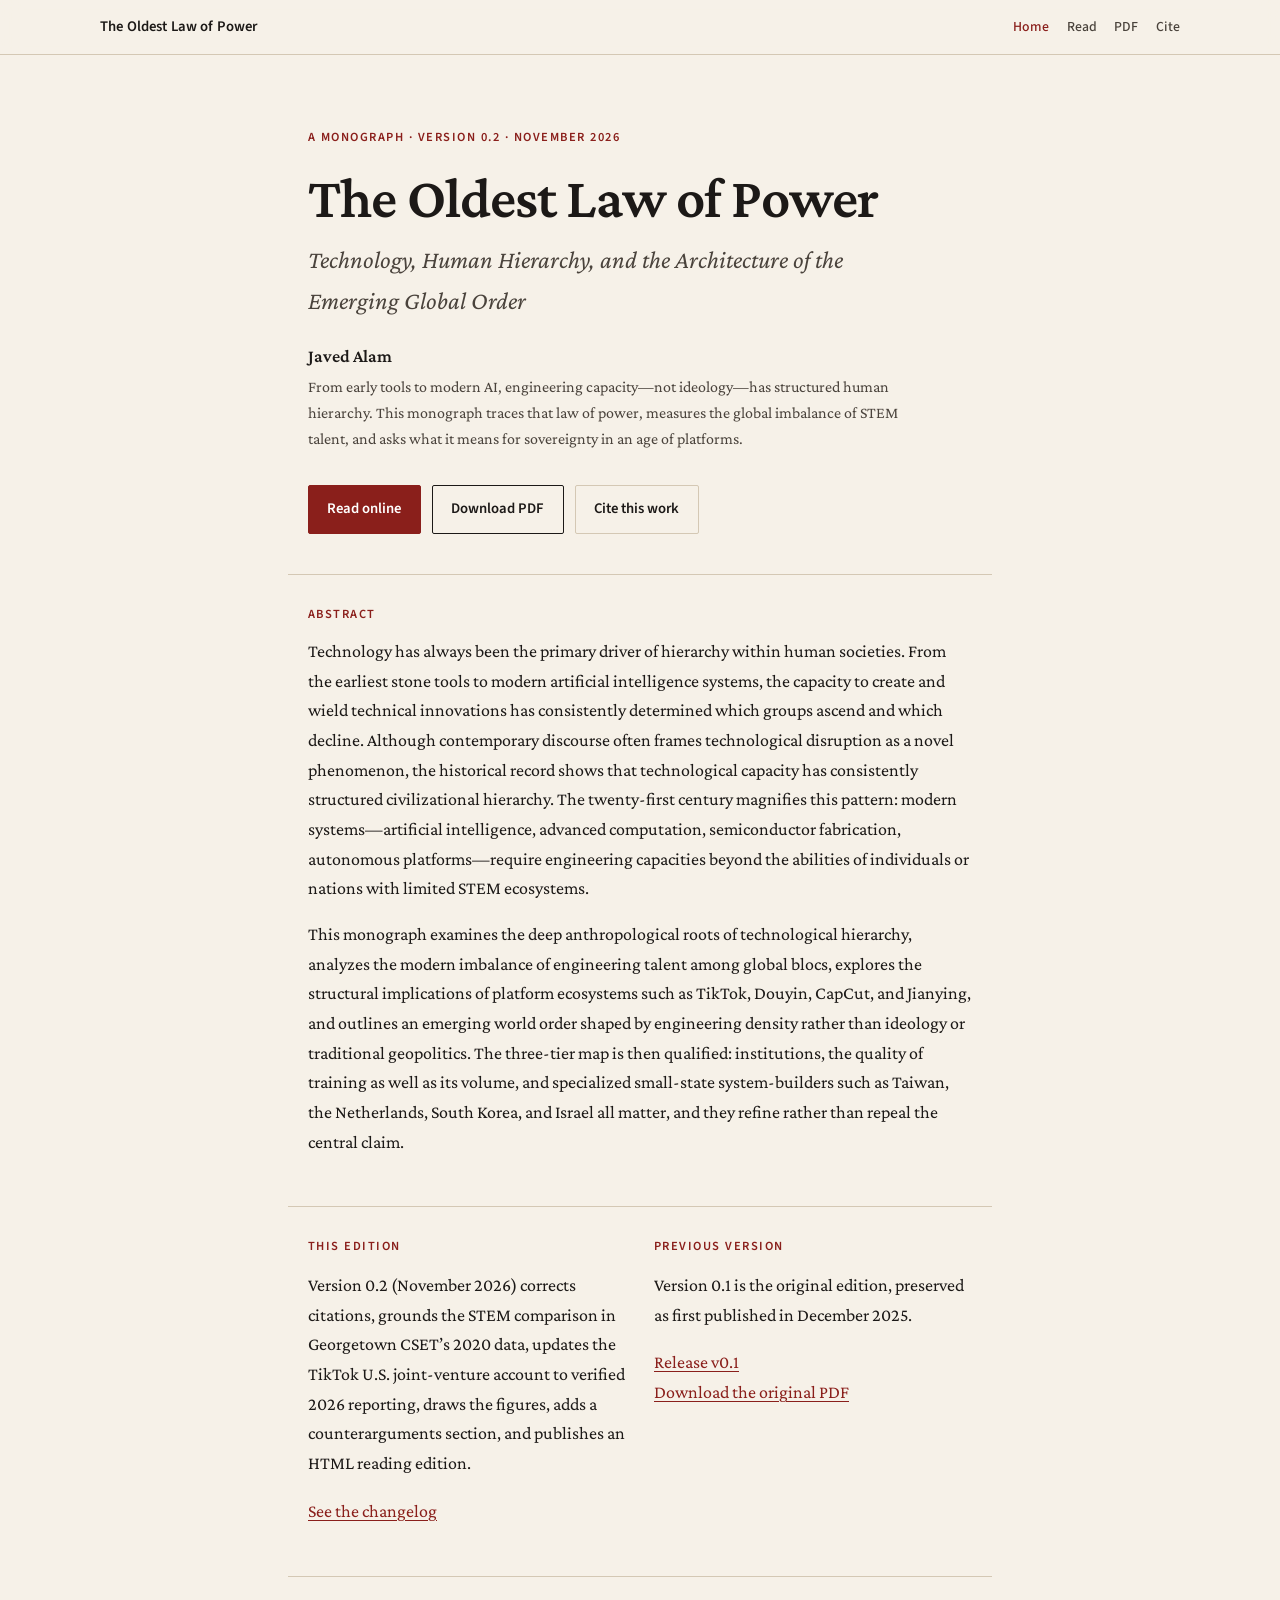
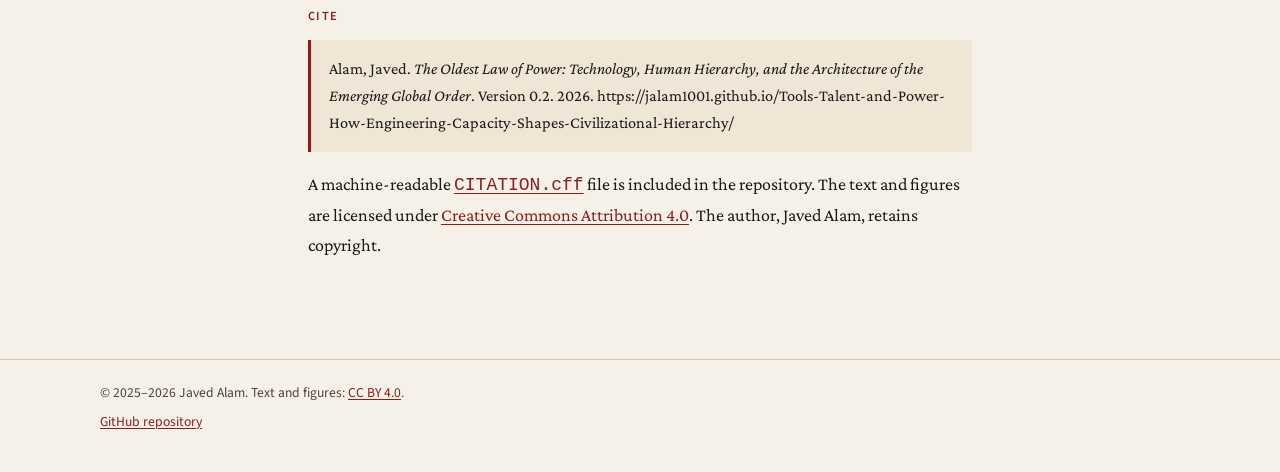
==== docs/index.html @ d5393fe8 "Publish v0.2 of the monograph with HTML edition and citation fixes Recreate the essay as LaTeX sourc" ====
<!DOCTYPE html>
<html lang="en">
<head>
  <meta charset="utf-8" />
  <meta name="viewport" content="width=device-width, initial-scale=1" />
  <title>The Oldest Law of Power — Javed Alam</title>
  <meta name="description" content="A monograph on how engineering capacity shapes human hierarchy and the emerging global order, by Javed Alam. Version 0.2." />
  <meta name="author" content="Javed Alam" />
  <meta property="og:title" content="The Oldest Law of Power: Technology, Human Hierarchy, and the Architecture of the Emerging Global Order" />
  <meta property="og:description" content="A monograph by Javed Alam on engineering capacity, technological sovereignty, and geopolitical hierarchy. Version 0.2." />
  <meta property="og:type" content="website" />
  <meta property="og:image" content="assets/social-preview.png" />
  <meta name="twitter:card" content="summary_large_image" />
  <link rel="stylesheet" href="css/style.css" />
</head>
<body class="home">
  <a class="skip" href="#main">Skip to content</a>
  <header class="site-header">
    <div class="inner">
      <a class="wordmark" href="index.html">The Oldest Law of Power</a>
      <nav>
        <a href="index.html" aria-current="page">Home</a>
        <a href="essay.html">Read</a>
        <a href="The-Oldest-Law-of-Power-v0.2.pdf">PDF</a>
        <a href="#cite">Cite</a>
      </nav>
    </div>
  </header>
  <main id="main">
    <section class="hero">
      <p class="eyebrow">A monograph · Version 0.2 · November 2026</p>
      <h1>The Oldest Law of Power</h1>
      <p class="subtitle">Technology, Human Hierarchy, and the Architecture of the Emerging Global Order</p>
      <p class="byline">Javed Alam</p>
      <p class="standfirst">From early tools to modern AI, engineering capacity—not ideology—has structured human hierarchy. This monograph traces that law of power, measures the global imbalance of STEM talent, and asks what it means for sovereignty in an age of platforms.</p>
      <div class="actions">
        <a class="btn primary" href="essay.html">Read online</a>
        <a class="btn" href="The-Oldest-Law-of-Power-v0.2.pdf">Download PDF</a>
        <a class="btn ghost" href="#cite">Cite this work</a>
      </div>
    </section>

    <section class="abstract-block" id="abstract">
      <h2>Abstract</h2>
      <p>Technology has always been the primary driver of hierarchy within human societies. From the earliest stone tools to modern artificial intelligence systems, the capacity to create and wield technical innovations has consistently determined which groups ascend and which decline. Although contemporary discourse often frames technological disruption as a novel phenomenon, the historical record shows that technological capacity has consistently structured civilizational hierarchy. The twenty-first century magnifies this pattern: modern systems—artificial intelligence, advanced computation, semiconductor fabrication, autonomous platforms—require engineering capacities beyond the abilities of individuals or nations with limited STEM ecosystems.</p>
      <p>This monograph examines the deep anthropological roots of technological hierarchy, analyzes the modern imbalance of engineering talent among global blocs, explores the structural implications of platform ecosystems such as TikTok, Douyin, CapCut, and Jianying, and outlines an emerging world order shaped by engineering density rather than ideology or traditional geopolitics. The three-tier map is then qualified: institutions, the quality of training as well as its volume, and specialized small-state system-builders such as Taiwan, the Netherlands, South Korea, and Israel all matter, and they refine rather than repeal the central claim.</p>
    </section>

    <section class="meta-grid">
      <div>
        <h2>This edition</h2>
        <p>Version 0.2 (November 2026) corrects citations, grounds the STEM comparison in Georgetown CSET’s 2020 data, updates the TikTok U.S. joint-venture account to verified 2026 reporting, draws the figures, adds a counterarguments section, and publishes an HTML reading edition.</p>
        <p><a href="https://github.com/Jalam1001/Tools-Talent-and-Power-How-Engineering-Capacity-Shapes-Civilizational-Hierarchy/blob/main/CHANGELOG.md">See the changelog</a></p>
      </div>
      <div>
        <h2>Previous version</h2>
        <p>Version 0.1 is the original edition, preserved as first published in December 2025.</p>
        <p><a href="https://github.com/Jalam1001/Tools-Talent-and-Power-How-Engineering-Capacity-Shapes-Civilizational-Hierarchy/releases/tag/v0.1">Release v0.1</a><br />
        <a href="https://github.com/Jalam1001/Tools-Talent-and-Power-How-Engineering-Capacity-Shapes-Civilizational-Hierarchy/releases/download/v0.1/The-Oldest-Law-of-Power-v0.1-original.pdf">Download the original PDF</a></p>
      </div>
    </section>

    <section class="cite-block" id="cite">
      <h2>Cite</h2>
      <blockquote>
        <p>Alam, Javed. <em>The Oldest Law of Power: Technology, Human Hierarchy, and the Architecture of the Emerging Global Order</em>. Version 0.2. 2026. https://jalam1001.github.io/Tools-Talent-and-Power-How-Engineering-Capacity-Shapes-Civilizational-Hierarchy/</p>
      </blockquote>
      <p>A machine-readable <a href="https://github.com/Jalam1001/Tools-Talent-and-Power-How-Engineering-Capacity-Shapes-Civilizational-Hierarchy/blob/main/CITATION.cff"><code>CITATION.cff</code></a> file is included in the repository. The text and figures are licensed under <a href="https://creativecommons.org/licenses/by/4.0/">Creative Commons Attribution 4.0</a>. The author, Javed Alam, retains copyright.</p>
    </section>
  </main>
  <footer class="site-footer">
    <div class="inner">
      <p>© 2025–2026 Javed Alam. Text and figures: <a href="https://creativecommons.org/licenses/by/4.0/">CC BY 4.0</a>.</p>
      <p><a href="https://github.com/Jalam1001/Tools-Talent-and-Power-How-Engineering-Capacity-Shapes-Civilizational-Hierarchy">GitHub repository</a></p>
    </div>
  </footer>
</body>
</html>
---- docs/css/style.css ----
@import url("https://fonts.googleapis.com/css2?family=Crimson+Pro:ital,wght@0,400;0,500;0,600;0,700;1,400;1,500&family=Source+Sans+3:ital,wght@0,400;0,500;0,600;0,700;1,400&display=swap");

:root {
  --paper: #f6f1e8;
  --paper-deep: #efe6d6;
  --ink: #1c1917;
  --ink-soft: #4a433c;
  --crimson: #8a1f1b;
  --crimson-dark: #641612;
  --rule: #d4c8b4;
  --nav-h: 3.4rem;
  --measure: 42rem;
  --sans: "Source Sans 3", "Segoe UI", sans-serif;
  --serif: "Crimson Pro", "Palatino Linotype", Palatino, serif;
}

* { box-sizing: border-box; }
html { scroll-behavior: smooth; }
body {
  margin: 0;
  background: var(--paper);
  color: var(--ink);
  font-family: var(--serif);
  font-size: 1.125rem;
  line-height: 1.65;
  text-rendering: optimizeLegibility;
  -webkit-font-smoothing: antialiased;
}
a { color: var(--crimson); text-decoration-thickness: 1px; text-underline-offset: 0.15em; }
a:hover { color: var(--crimson-dark); }
.skip {
  position: absolute;
  left: -999px;
  top: 0;
  background: var(--ink);
  color: var(--paper);
  padding: 0.5rem 1rem;
  z-index: 20;
}
.skip:focus { left: 0.5rem; top: 0.5rem; }

.site-header {
  position: sticky;
  top: 0;
  z-index: 10;
  background: rgba(246, 241, 232, 0.92);
  backdrop-filter: blur(10px);
  border-bottom: 1px solid var(--rule);
}
.site-header .inner, .site-footer .inner {
  max-width: 70rem;
  margin: 0 auto;
  padding: 0 1.25rem;
  height: var(--nav-h);
  display: flex;
  align-items: center;
  justify-content: space-between;
  gap: 1rem;
}
.wordmark {
  font-family: var(--sans);
  font-weight: 600;
  font-size: 0.92rem;
  letter-spacing: 0.01em;
  color: var(--ink);
  text-decoration: none;
}
.site-header nav { display: flex; gap: 1.1rem; flex-wrap: wrap; }
.site-header nav a {
  font-family: var(--sans);
  font-size: 0.86rem;
  font-weight: 500;
  color: var(--ink-soft);
  text-decoration: none;
}
.site-header nav a[aria-current],
.site-header nav a:hover { color: var(--crimson); }

/* Landing */
.hero, .abstract-block, .meta-grid, .cite-block {
  max-width: 44rem;
  margin: 0 auto;
  padding: 0 1.25rem;
}
.hero { padding-top: 4.5rem; padding-bottom: 2.5rem; }
.eyebrow {
  font-family: var(--sans);
  font-size: 0.78rem;
  letter-spacing: 0.12em;
  text-transform: uppercase;
  color: var(--crimson);
  font-weight: 600;
  margin: 0 0 1rem;
}
h1, h2, h3 {
  font-family: var(--serif);
  font-weight: 600;
  line-height: 1.15;
  letter-spacing: -0.015em;
}
.hero h1, .essay-hero h1 {
  font-size: clamp(2.4rem, 6vw, 3.6rem);
  margin: 0 0 0.6rem;
}
.subtitle {
  font-size: clamp(1.25rem, 3vw, 1.55rem);
  font-style: italic;
  font-weight: 400;
  color: var(--ink-soft);
  margin: 0 0 1.25rem;
  max-width: 36rem;
}
.byline { margin: 0; font-weight: 600; }
.dateline, .hero .byline + p { margin: 0.15rem 0 0; color: var(--ink-soft); font-size: 1rem; }
.standfirst {
  margin: 1.6rem 0 0;
  font-size: 1.2rem;
  color: var(--ink);
  max-width: 38rem;
}
.actions { display: flex; flex-wrap: wrap; gap: 0.7rem; margin-top: 2rem; }
.btn {
  font-family: var(--sans);
  font-weight: 600;
  font-size: 0.92rem;
  padding: 0.7rem 1.15rem;
  border: 1.5px solid var(--ink);
  color: var(--ink);
  text-decoration: none;
  border-radius: 2px;
  background: transparent;
}
.btn.primary { background: var(--crimson); border-color: var(--crimson); color: #fff; }
.btn.primary:hover { background: var(--crimson-dark); border-color: var(--crimson-dark); color: #fff; }
.btn:hover { background: var(--ink); color: var(--paper); }
.btn.ghost { border-color: var(--rule); }
.btn.ghost:hover { border-color: var(--ink); }

.abstract-block, .cite-block, .meta-grid { padding-top: 2rem; padding-bottom: 2rem; }
.abstract-block { border-top: 1px solid var(--rule); }
.abstract-block h2, .cite-block h2, .meta-grid h2, .toc h2 {
  font-family: var(--sans);
  font-size: 0.78rem;
  letter-spacing: 0.12em;
  text-transform: uppercase;
  color: var(--crimson);
  margin: 0 0 1rem;
}
.abstract-block p { margin: 0 0 1rem; }
.meta-grid {
  display: grid;
  grid-template-columns: 1fr;
  gap: 1.75rem;
  border-top: 1px solid var(--rule);
  max-width: 44rem;
}
@media (min-width: 720px) {
  .meta-grid { grid-template-columns: 1fr 1fr; max-width: 44rem; }
}
.cite-block { border-top: 1px solid var(--rule); margin-bottom: 3rem; }
blockquote {
  margin: 0 0 1rem;
  padding: 1rem 1.1rem;
  background: var(--paper-deep);
  border-left: 3px solid var(--crimson);
  font-size: 1.02rem;
}
blockquote p { margin: 0; }

.site-footer {
  border-top: 1px solid var(--rule);
  font-family: var(--sans);
  font-size: 0.85rem;
  color: var(--ink-soft);
}
.site-footer .inner {
  height: auto;
  padding: 1.4rem 1.25rem 2rem;
  display: block;
}
.site-footer p { margin: 0 0 0.4rem; }

/* Essay */
.essay {
  max-width: var(--measure);
  margin: 0 auto;
  padding: 2.5rem 1.25rem 4rem;
}
.essay-hero { margin-bottom: 2.25rem; }
.essay p { margin: 0 0 1rem; }
.essay h1 {
  font-size: 1.85rem;
  margin: 2.4rem 0 0.85rem;
  scroll-margin-top: calc(var(--nav-h) + 0.6rem);
}
.essay h2 {
  font-size: 1.35rem;
  margin: 1.8rem 0 0.7rem;
  scroll-margin-top: calc(var(--nav-h) + 0.6rem);
}
.essay ul, .essay ol { padding-left: 1.25rem; }
.essay li { margin: 0 0 0.35rem; }
.toc {
  background: var(--paper-deep);
  padding: 1.2rem 1.3rem 1.3rem;
  margin: 0 0 2.4rem;
  border-radius: 2px;
}
.toc-list { list-style: none; padding: 0; margin: 0; }
.toc-list a { color: var(--ink); text-decoration: none; }
.toc-list a:hover { color: var(--crimson); }
.toc-h1 { margin: 0.35rem 0 0; font-weight: 600; }
.toc-h2 { margin: 0.15rem 0 0 1rem; font-weight: 400; font-size: 0.98em; color: var(--ink-soft); }
.toc-h2 a { color: var(--ink-soft); }

figure.diagram, figure.table-wrap {
  margin: 1.8rem -0.25rem 2rem;
  padding: 0;
}
figure.diagram.wide, figure.table-wrap { margin-left: 0; margin-right: 0; }
figure.diagram img {
  display: block;
  width: 100%;
  height: auto;
  background: #fff;
  border: 1px solid var(--rule);
  border-radius: 2px;
}
figcaption, .essay figcaption {
  font-family: var(--sans);
  font-size: 0.88rem;
  line-height: 1.45;
  color: var(--ink-soft);
  margin-top: 0.55rem;
}
.fig-label { font-weight: 600; color: var(--ink); }

.table-wrap { overflow-x: auto; }
table {
  width: 100%;
  border-collapse: collapse;
  font-family: var(--sans);
  font-size: 0.88rem;
  line-height: 1.4;
  background: #fff;
  border: 1px solid var(--rule);
}
th, td {
  text-align: left;
  vertical-align: top;
  padding: 0.55rem 0.65rem;
  border-bottom: 1px solid var(--rule);
  hyphens: none;
  overflow-wrap: break-word;
}
th { font-weight: 600; background: var(--paper-deep); }
.cites, .cite { white-space: nowrap; }
.cites .cite + .cite::before { content: ""; }
/* join numeric citations visually as [1][2] is ok; tighten */
a.cite { text-decoration: none; font-size: 0.9em; }

#refs, .references { font-size: 0.98rem; }
.csl-entry { margin: 0 0 0.75rem; padding-left: 1.6rem; text-indent: -1.6rem; }
.csl-entry a { overflow-wrap: anywhere; }

@media (max-width: 640px) {
  body { font-size: 1.05rem; }
  .site-header .inner { flex-direction: column; height: auto; padding: 0.65rem 1rem; align-items: flex-start; }
  .hero { padding-top: 2.2rem; }
  .essay h1 { font-size: 1.55rem; }
  figure.diagram, figure.table-wrap { margin-left: -0.25rem; margin-right: -0.25rem; }
}
@media print {
  .site-header, .skip, .site-footer nav { display: none; }
  body { background: #fff; }
  .essay { max-width: none; }
  a { color: inherit; }
}
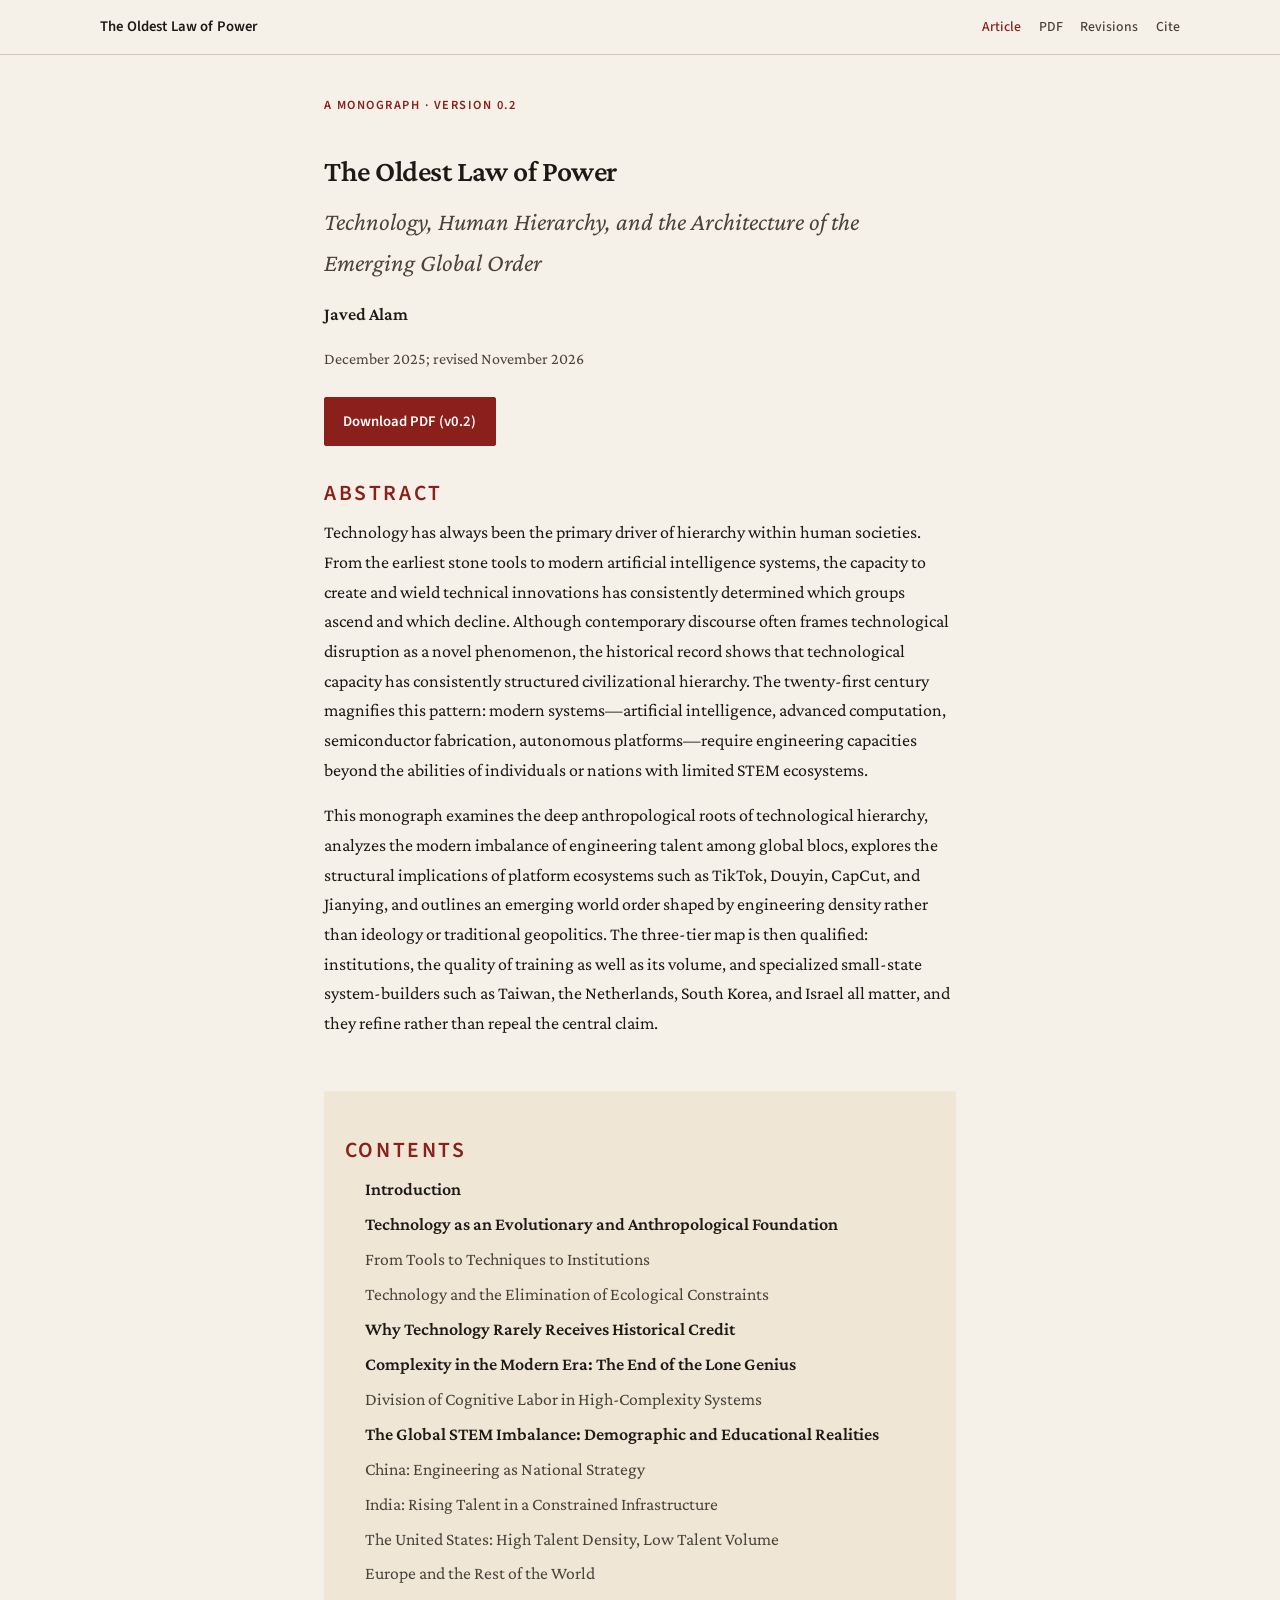
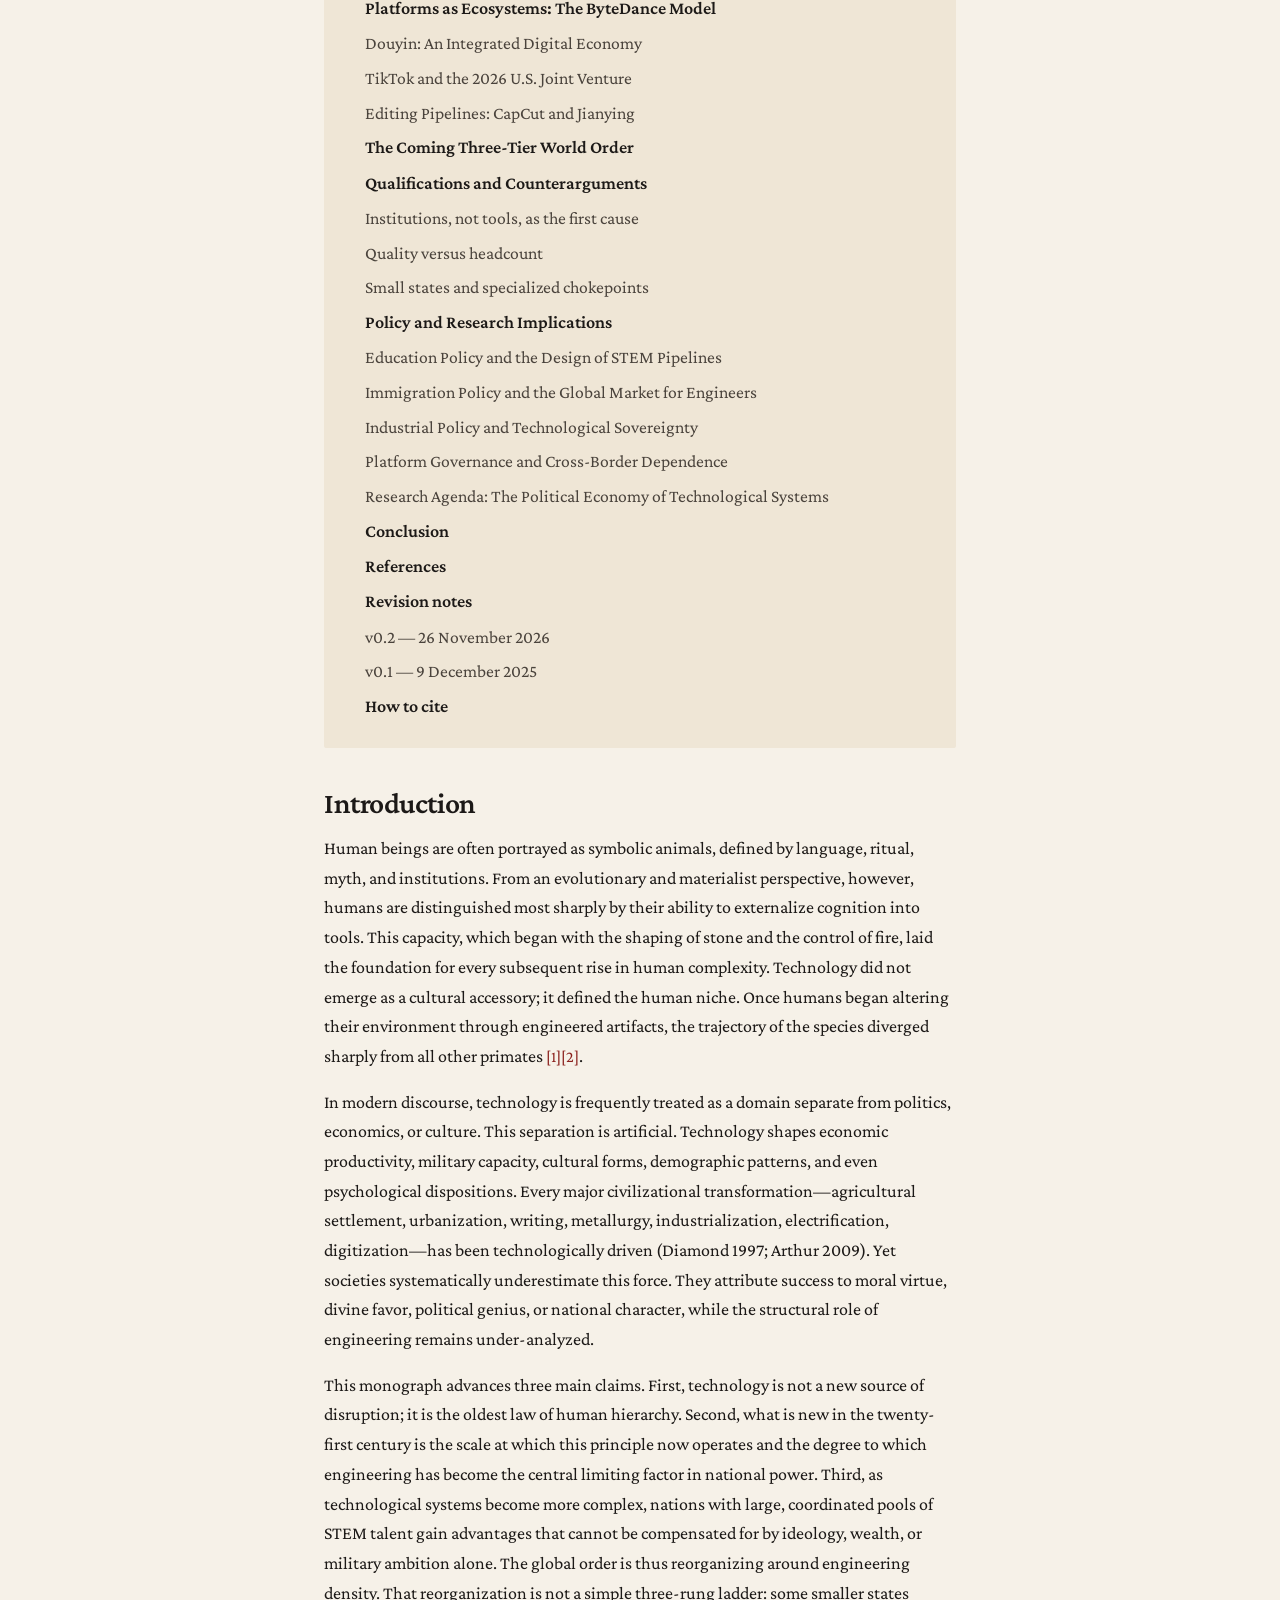
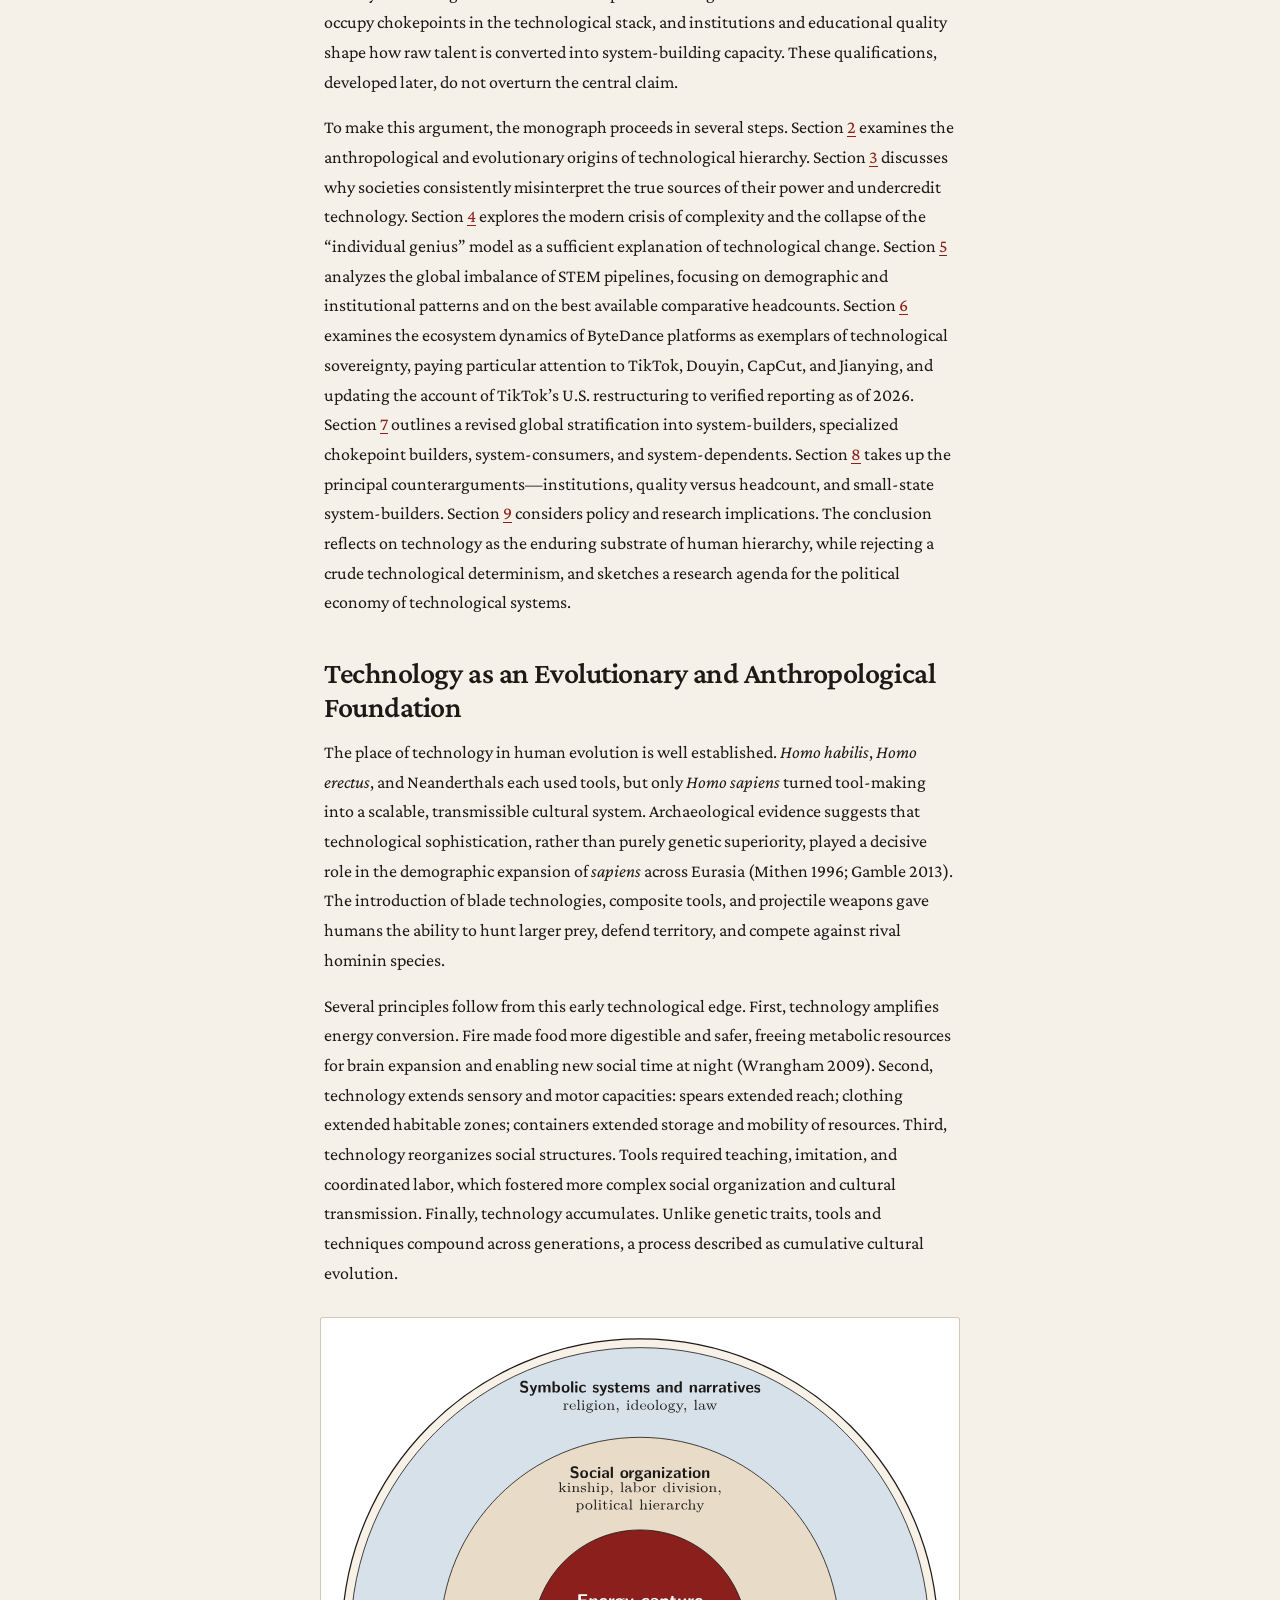
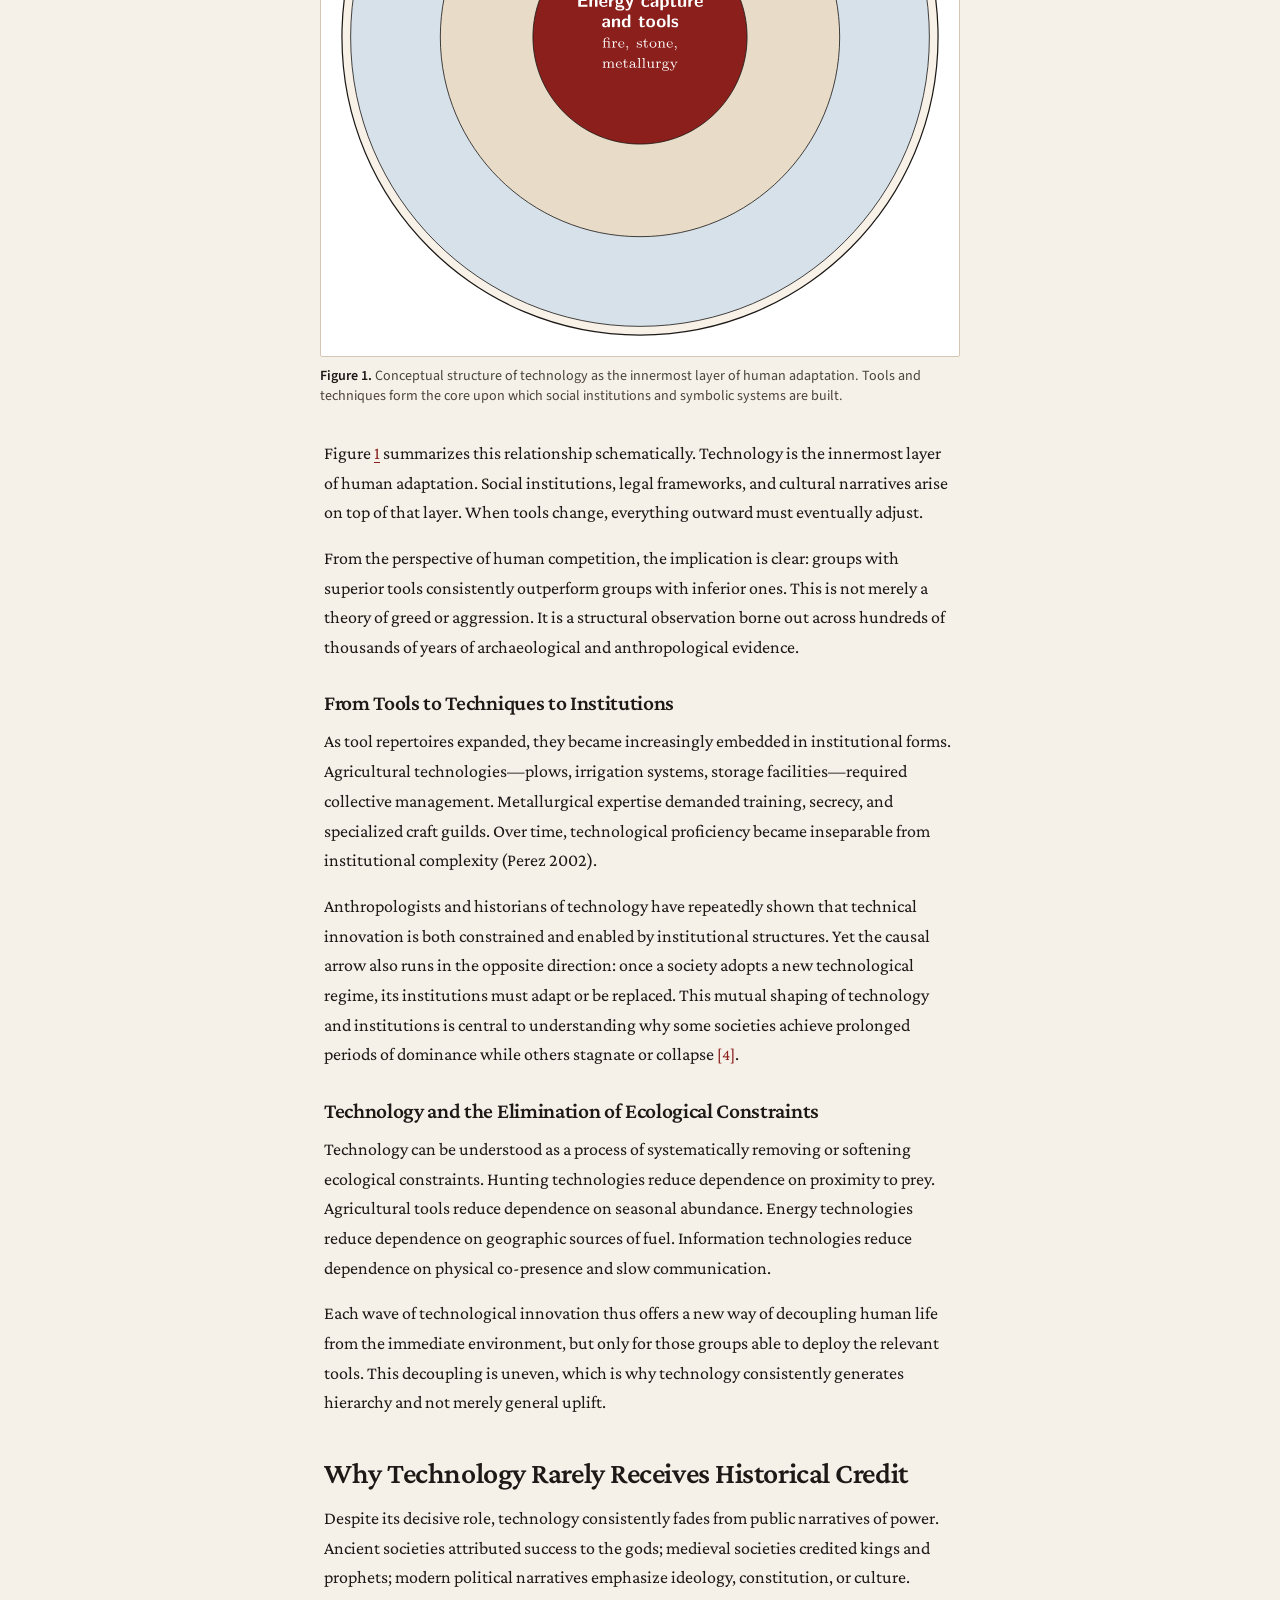
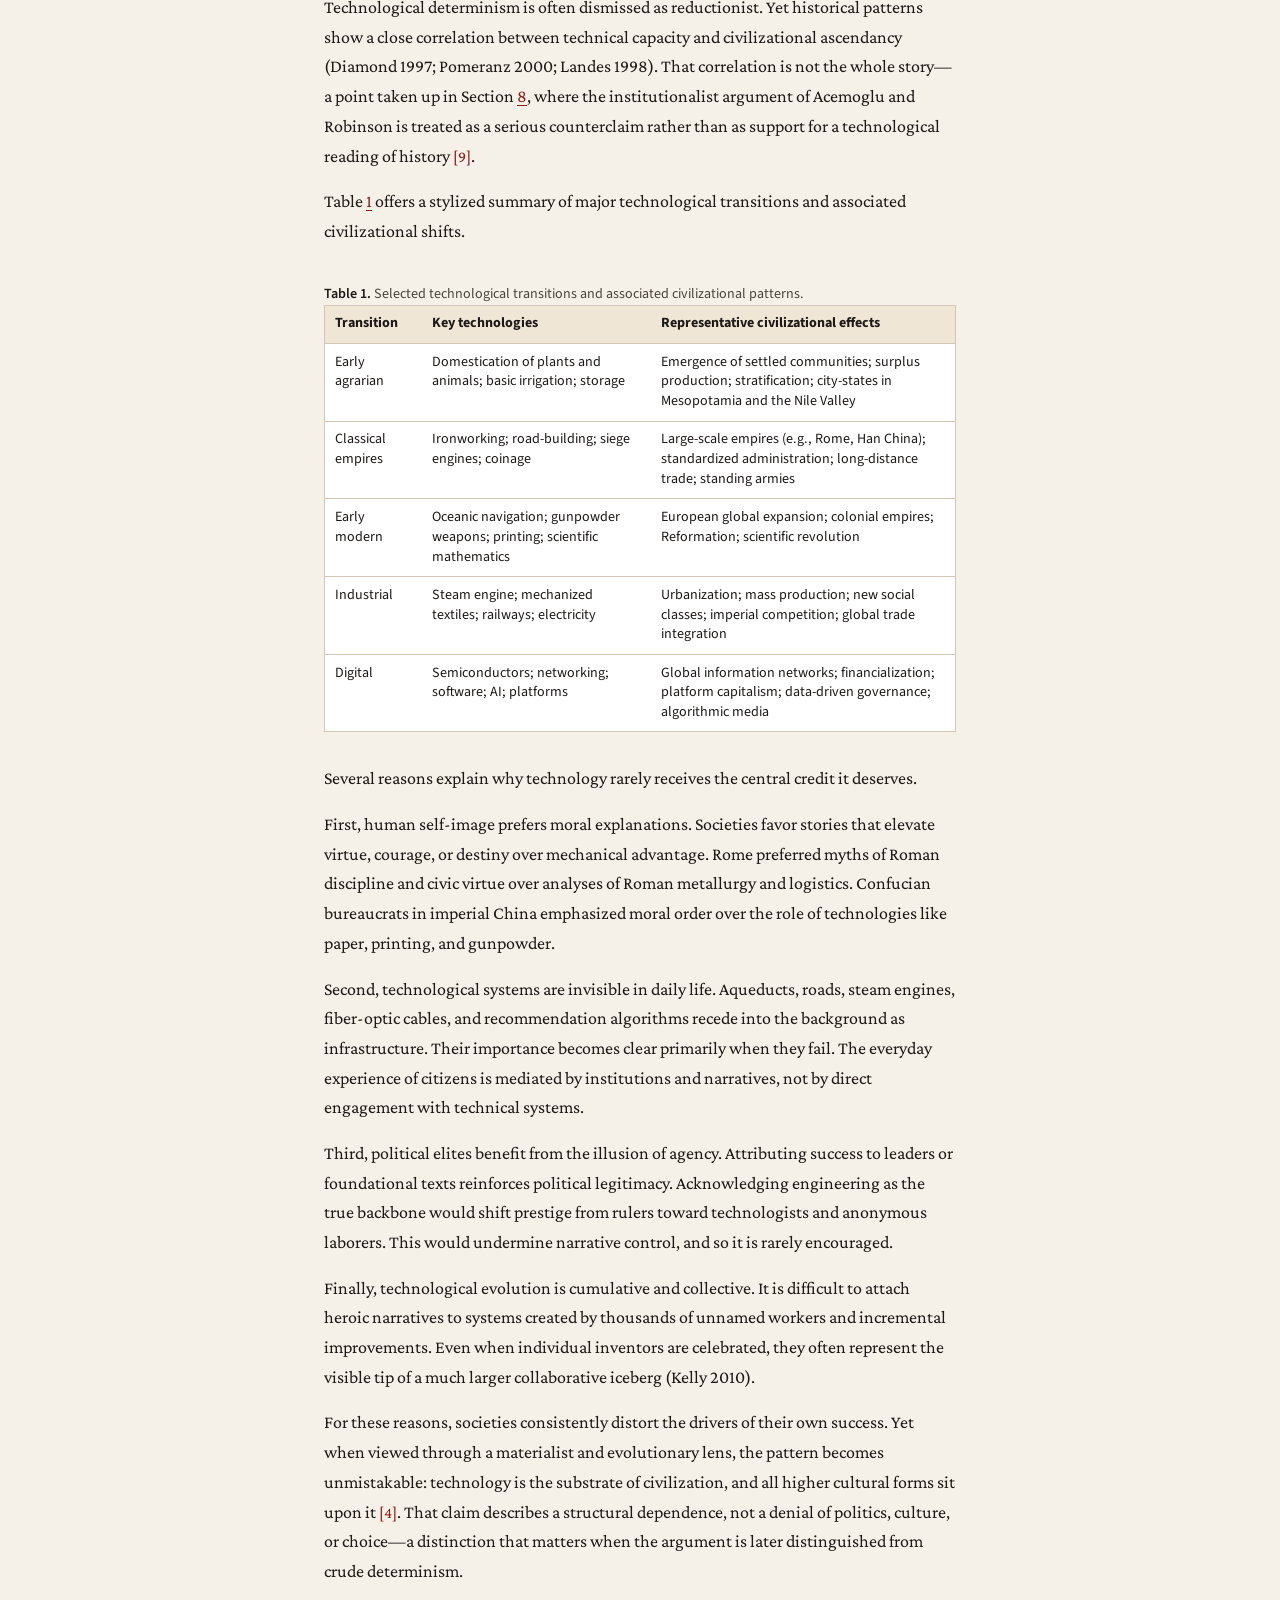
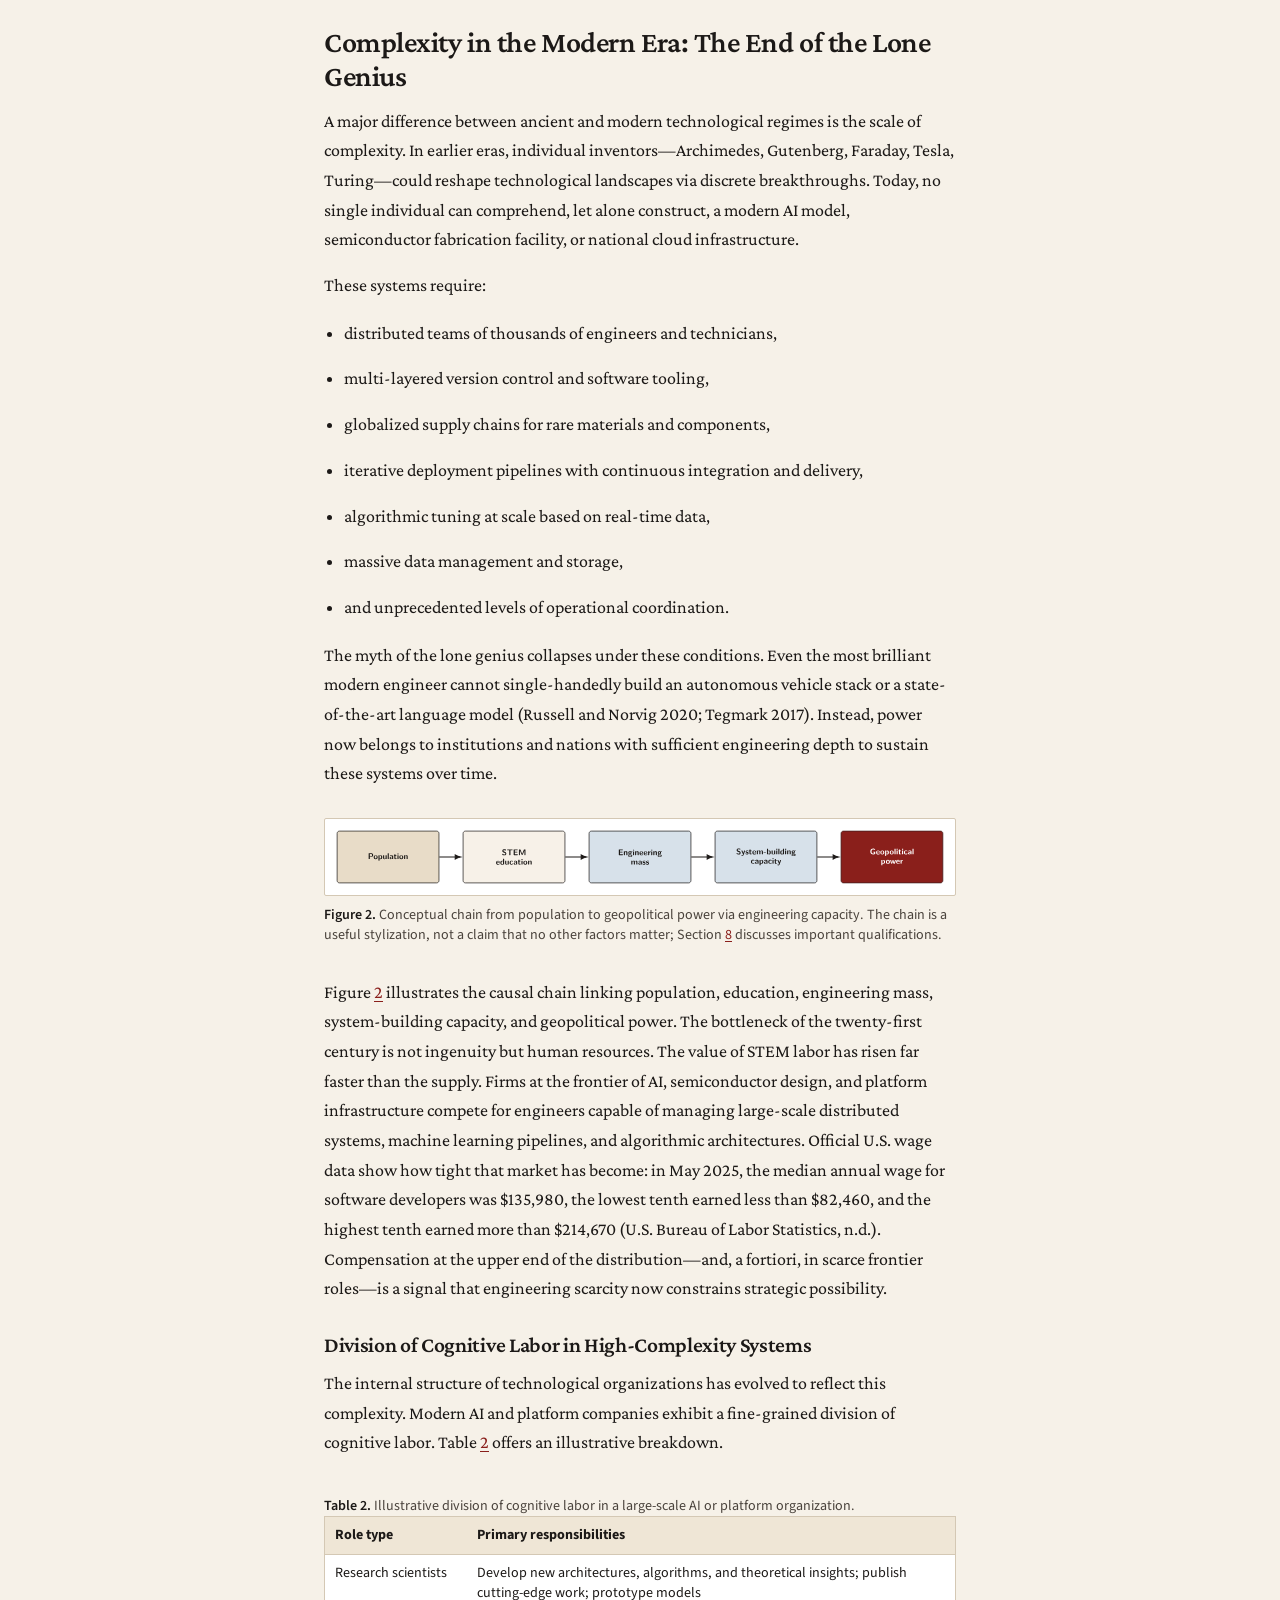
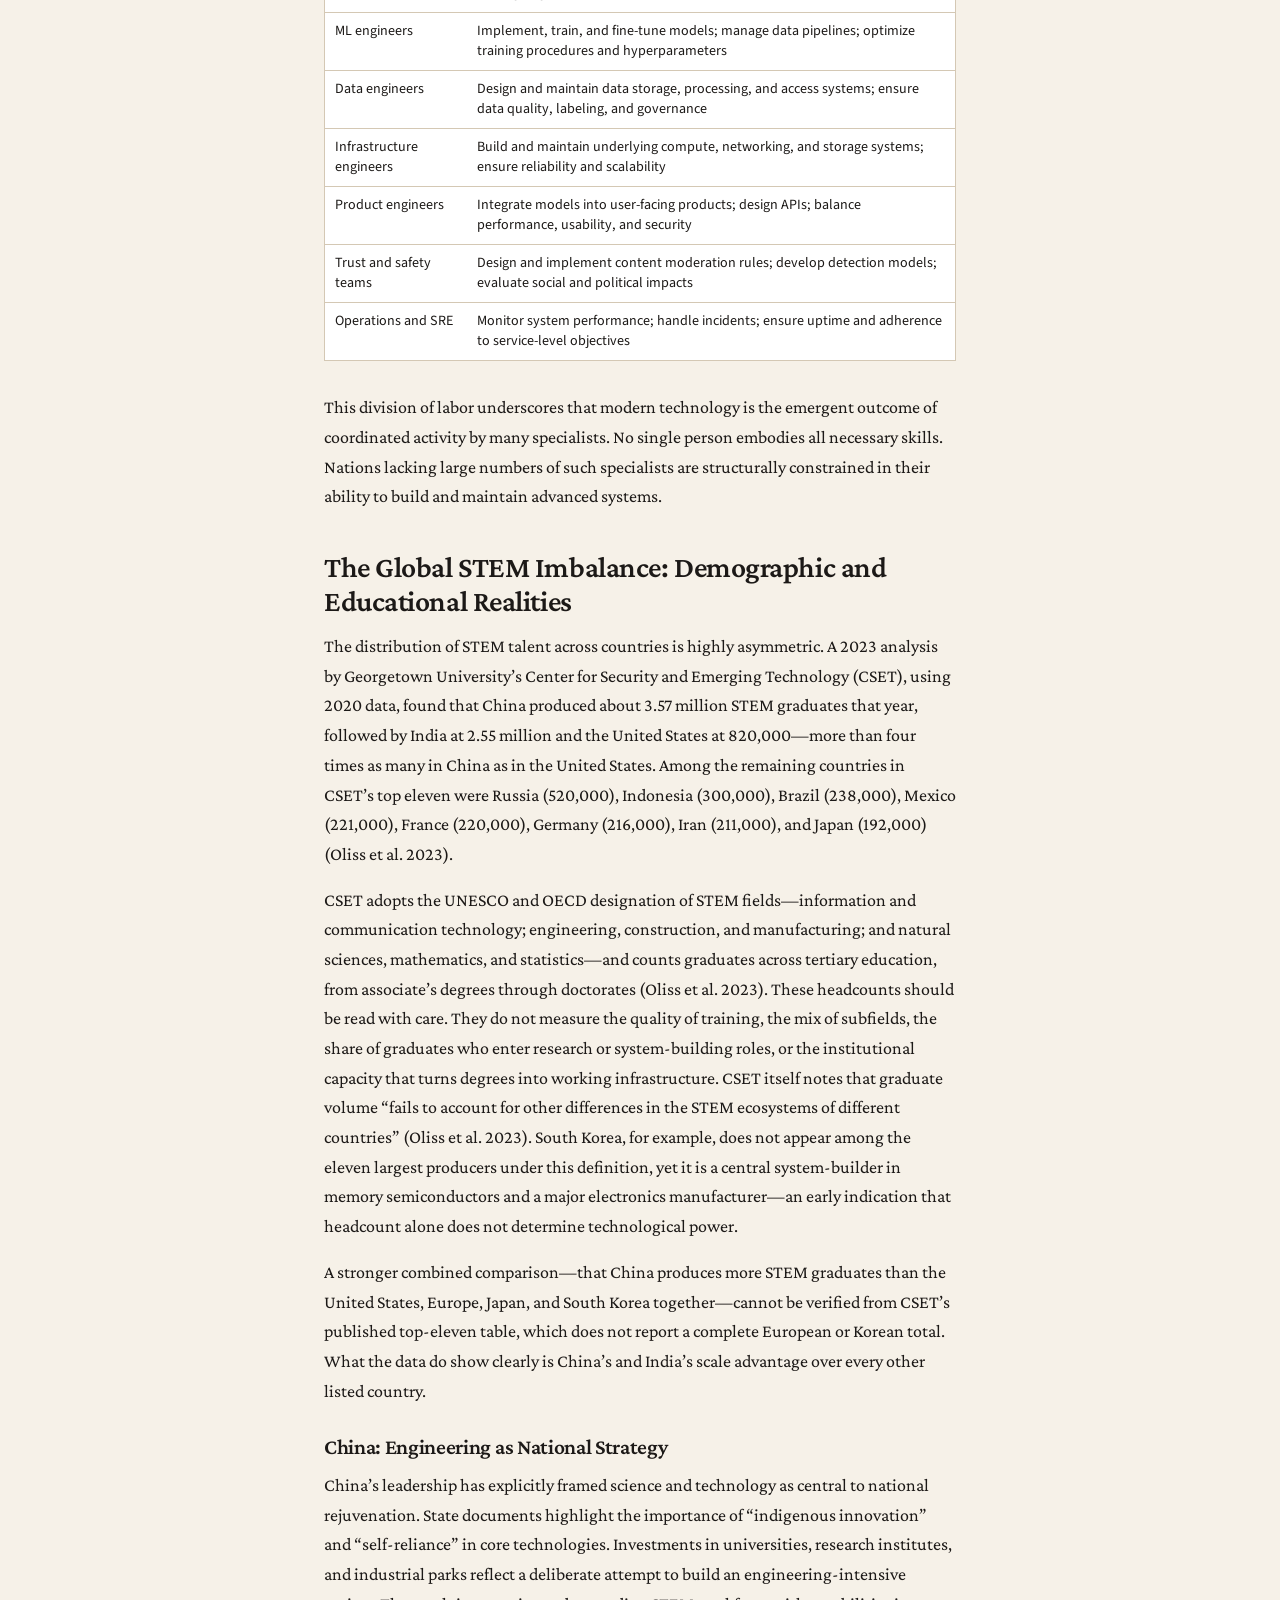
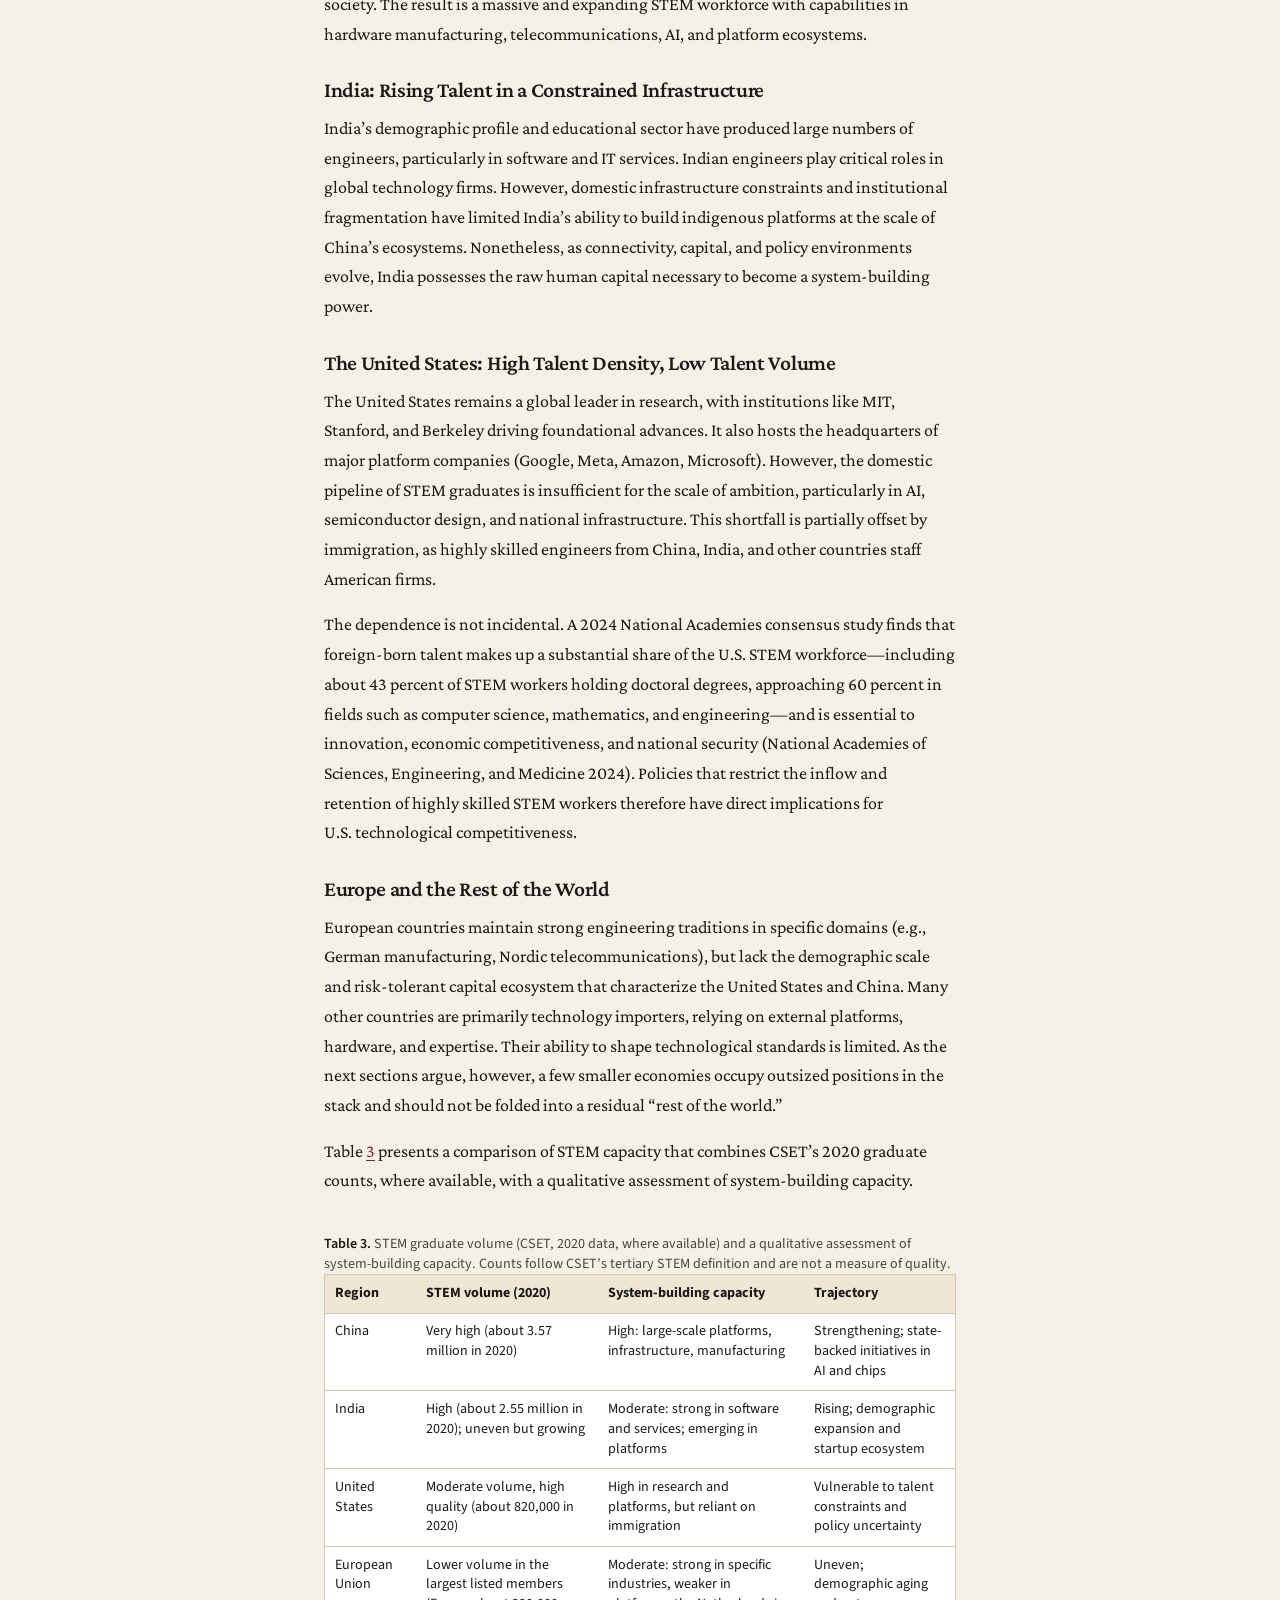
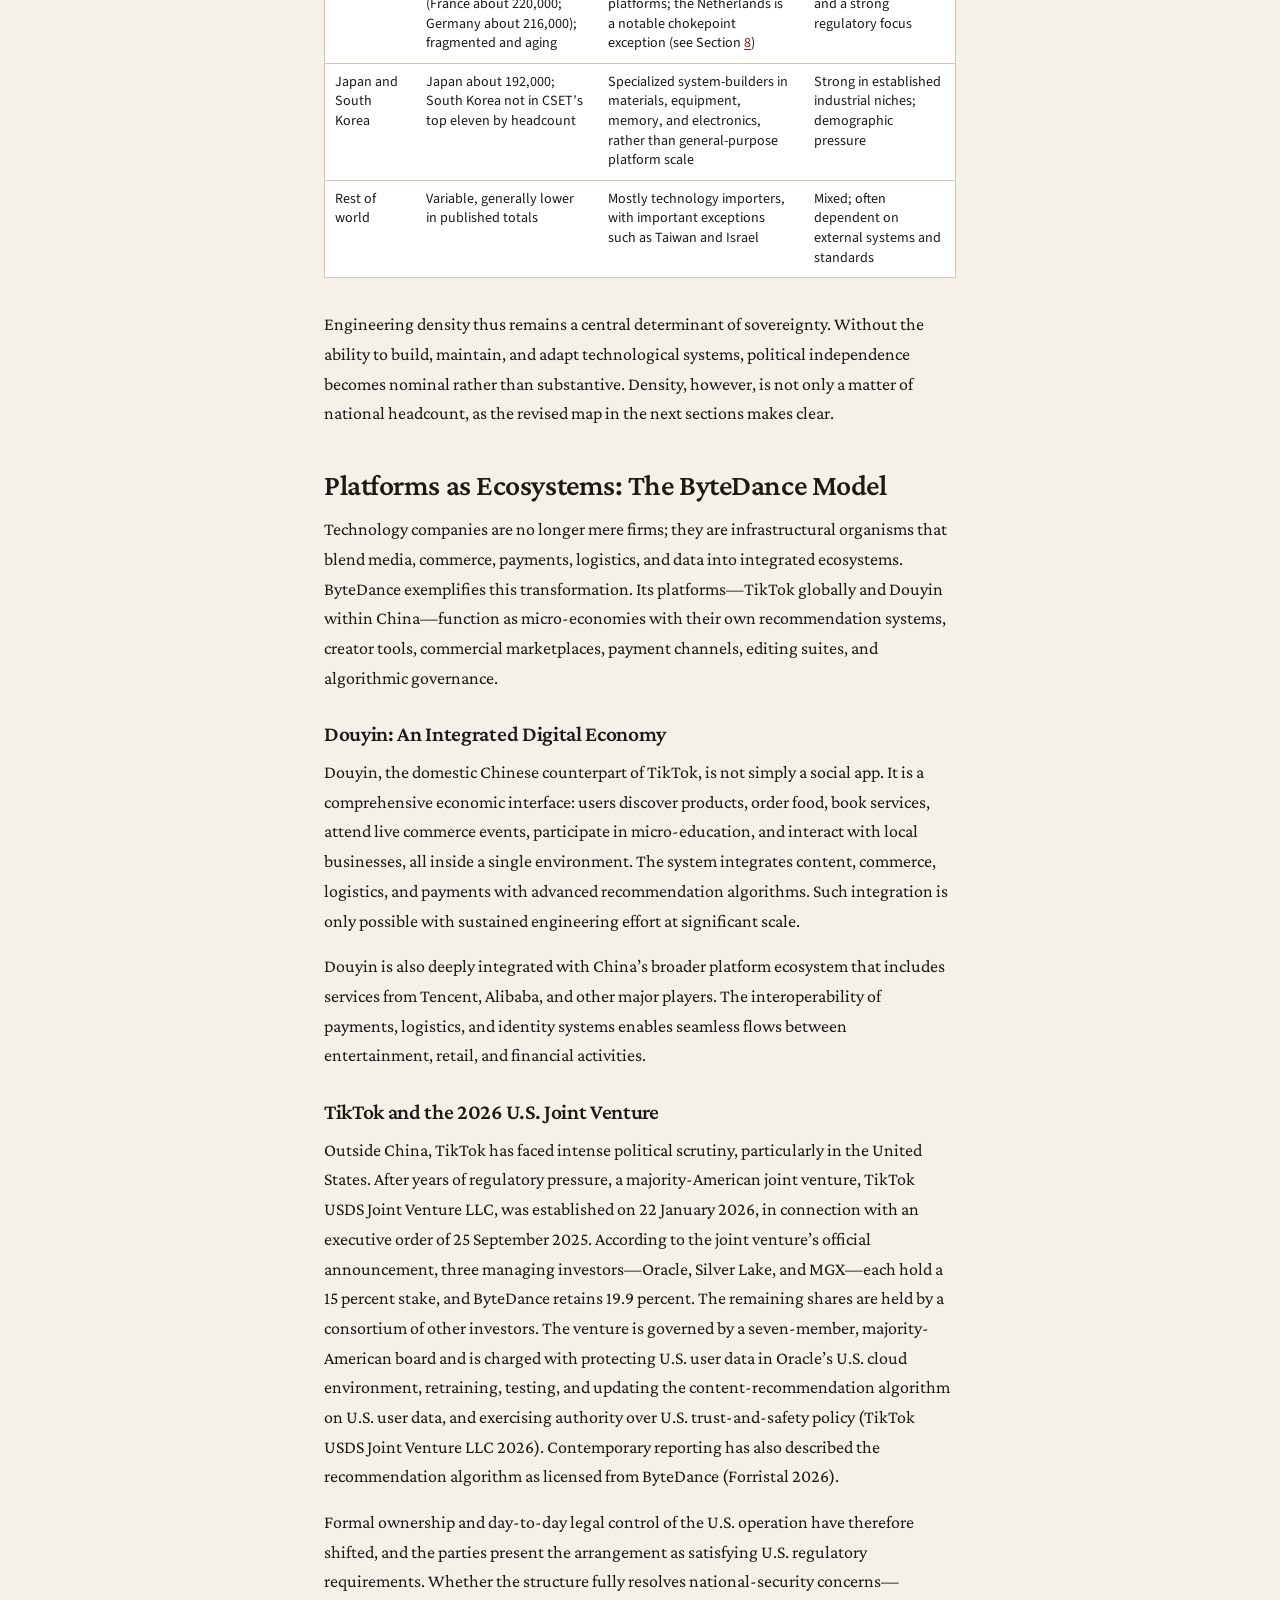
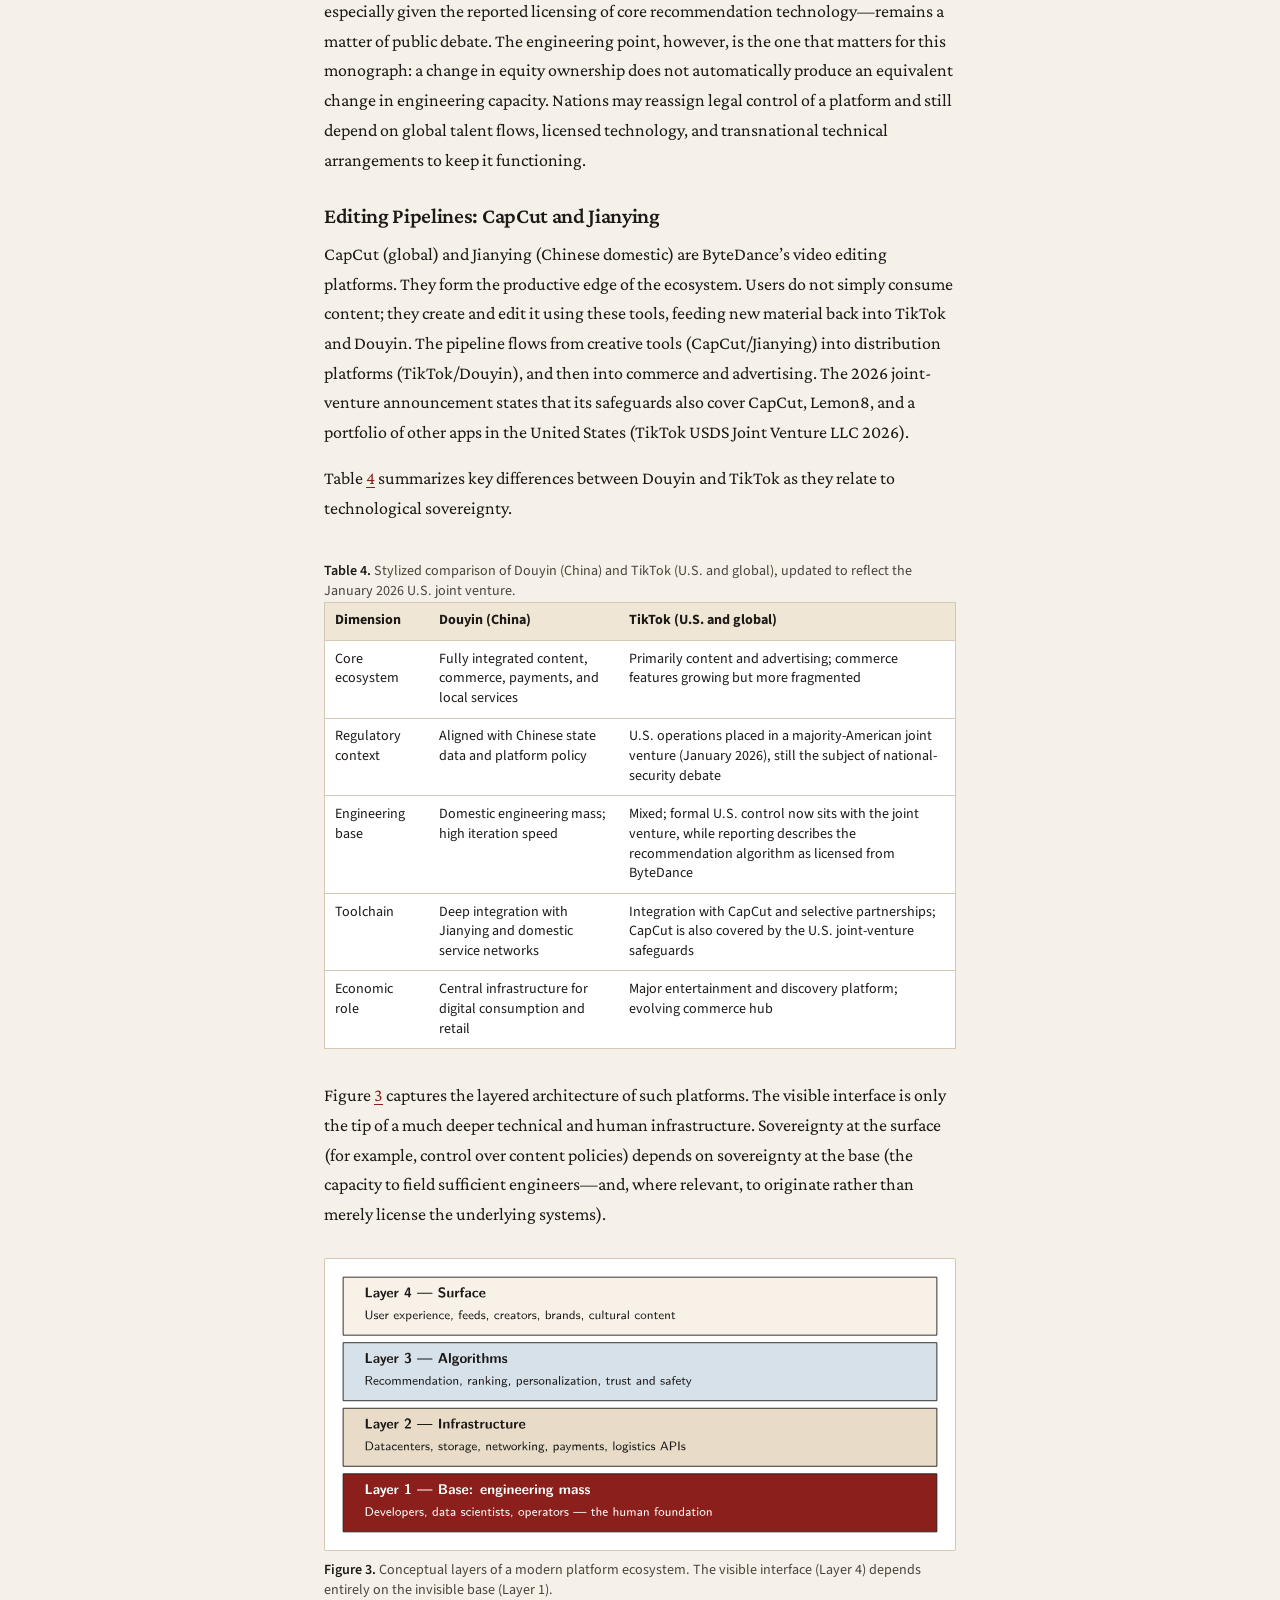
==== commit 4f6e4257: "Put the full HTML article on the GitHub Pages entry page The Pages root now serves the complete v0.2" ====
--- a/docs/index.html
+++ b/docs/index.html
@@ -8,70 +8,893 @@
   <meta name="author" content="Javed Alam" />
   <meta property="og:title" content="The Oldest Law of Power: Technology, Human Hierarchy, and the Architecture of the Emerging Global Order" />
   <meta property="og:description" content="A monograph by Javed Alam on engineering capacity, technological sovereignty, and geopolitical hierarchy. Version 0.2." />
-  <meta property="og:type" content="website" />
+  <meta property="og:type" content="article" />
   <meta property="og:image" content="assets/social-preview.png" />
   <meta name="twitter:card" content="summary_large_image" />
   <link rel="stylesheet" href="css/style.css" />
+  <link rel="canonical" href="https://jalam1001.github.io/Tools-Talent-and-Power-How-Engineering-Capacity-Shapes-Civilizational-Hierarchy/" />
 </head>
-<body class="home">
-  <a class="skip" href="#main">Skip to content</a>
+<body class="essay-page">
+  <a class="skip" href="#main">Skip to the essay</a>
   <header class="site-header">
     <div class="inner">
       <a class="wordmark" href="index.html">The Oldest Law of Power</a>
       <nav>
-        <a href="index.html" aria-current="page">Home</a>
-        <a href="essay.html">Read</a>
+        <a href="index.html" aria-current="page">Article</a>
         <a href="The-Oldest-Law-of-Power-v0.2.pdf">PDF</a>
+        <a href="#revisions">Revisions</a>
         <a href="#cite">Cite</a>
       </nav>
     </div>
   </header>
-  <main id="main">
-    <section class="hero">
-      <p class="eyebrow">A monograph · Version 0.2 · November 2026</p>
+  <article id="main" class="essay">
+    <header class="essay-hero">
+      <p class="eyebrow">A monograph · Version 0.2</p>
       <h1>The Oldest Law of Power</h1>
       <p class="subtitle">Technology, Human Hierarchy, and the Architecture of the Emerging Global Order</p>
       <p class="byline">Javed Alam</p>
-      <p class="standfirst">From early tools to modern AI, engineering capacity—not ideology—has structured human hierarchy. This monograph traces that law of power, measures the global imbalance of STEM talent, and asks what it means for sovereignty in an age of platforms.</p>
+      <p class="dateline">December 2025; revised November 2026</p>
       <div class="actions">
-        <a class="btn primary" href="essay.html">Read online</a>
-        <a class="btn" href="The-Oldest-Law-of-Power-v0.2.pdf">Download PDF</a>
-        <a class="btn ghost" href="#cite">Cite this work</a>
+        <a class="btn primary" href="The-Oldest-Law-of-Power-v0.2.pdf">Download PDF (v0.2)</a>
       </div>
-    </section>
-
+    </header>
     <section class="abstract-block" id="abstract">
       <h2>Abstract</h2>
       <p>Technology has always been the primary driver of hierarchy within human societies. From the earliest stone tools to modern artificial intelligence systems, the capacity to create and wield technical innovations has consistently determined which groups ascend and which decline. Although contemporary discourse often frames technological disruption as a novel phenomenon, the historical record shows that technological capacity has consistently structured civilizational hierarchy. The twenty-first century magnifies this pattern: modern systems—artificial intelligence, advanced computation, semiconductor fabrication, autonomous platforms—require engineering capacities beyond the abilities of individuals or nations with limited STEM ecosystems.</p>
       <p>This monograph examines the deep anthropological roots of technological hierarchy, analyzes the modern imbalance of engineering talent among global blocs, explores the structural implications of platform ecosystems such as TikTok, Douyin, CapCut, and Jianying, and outlines an emerging world order shaped by engineering density rather than ideology or traditional geopolitics. The three-tier map is then qualified: institutions, the quality of training as well as its volume, and specialized small-state system-builders such as Taiwan, the Netherlands, South Korea, and Israel all matter, and they refine rather than repeal the central claim.</p>
     </section>
+    <nav class="toc" aria-label="Table of contents">
+<h2>Contents</h2>
+<ol class="toc-list">
+<li class="toc-h1"><a href="#introduction">Introduction</a></li>
+<li class="toc-h1"><a href="#sec:anthro">Technology as an Evolutionary and Anthropological Foundation</a></li>
+<li class="toc-h2"><a href="#from-tools-to-techniques-to-institutions">From Tools to Techniques to Institutions</a></li>
+<li class="toc-h2"><a href="#technology-and-the-elimination-of-ecological-constraints">Technology and the Elimination of Ecological Constraints</a></li>
+<li class="toc-h1"><a href="#sec:credit">Why Technology Rarely Receives Historical Credit</a></li>
+<li class="toc-h1"><a href="#sec:complexity">Complexity in the Modern Era: The End of the Lone Genius</a></li>
+<li class="toc-h2"><a href="#division-of-cognitive-labor-in-high-complexity-systems">Division of Cognitive Labor in High-Complexity Systems</a></li>
+<li class="toc-h1"><a href="#sec:stem">The Global STEM Imbalance: Demographic and Educational Realities</a></li>
+<li class="toc-h2"><a href="#china-engineering-as-national-strategy">China: Engineering as National Strategy</a></li>
+<li class="toc-h2"><a href="#india-rising-talent-in-a-constrained-infrastructure">India: Rising Talent in a Constrained Infrastructure</a></li>
+<li class="toc-h2"><a href="#the-united-states-high-talent-density-low-talent-volume">The United States: High Talent Density, Low Talent Volume</a></li>
+<li class="toc-h2"><a href="#europe-and-the-rest-of-the-world">Europe and the Rest of the World</a></li>
+<li class="toc-h1"><a href="#sec:platforms">Platforms as Ecosystems: The ByteDance Model</a></li>
+<li class="toc-h2"><a href="#douyin-an-integrated-digital-economy">Douyin: An Integrated Digital Economy</a></li>
+<li class="toc-h2"><a href="#tiktok-and-the-2026-u.s.-joint-venture">TikTok and the 2026 U.S. Joint Venture</a></li>
+<li class="toc-h2"><a href="#editing-pipelines-capcut-and-jianying">Editing Pipelines: CapCut and Jianying</a></li>
+<li class="toc-h1"><a href="#sec:tiers">The Coming Three-Tier World Order</a></li>
+<li class="toc-h1"><a href="#sec:counter">Qualifications and Counterarguments</a></li>
+<li class="toc-h2"><a href="#institutions-not-tools-as-the-first-cause">Institutions, not tools, as the first cause</a></li>
+<li class="toc-h2"><a href="#quality-versus-headcount">Quality versus headcount</a></li>
+<li class="toc-h2"><a href="#small-states-and-specialized-chokepoints">Small states and specialized chokepoints</a></li>
+<li class="toc-h1"><a href="#sec:policy">Policy and Research Implications</a></li>
+<li class="toc-h2"><a href="#education-policy-and-the-design-of-stem-pipelines">Education Policy and the Design of STEM Pipelines</a></li>
+<li class="toc-h2"><a href="#immigration-policy-and-the-global-market-for-engineers">Immigration Policy and the Global Market for Engineers</a></li>
+<li class="toc-h2"><a href="#industrial-policy-and-technological-sovereignty">Industrial Policy and Technological Sovereignty</a></li>
+<li class="toc-h2"><a href="#platform-governance-and-cross-border-dependence">Platform Governance and Cross-Border Dependence</a></li>
+<li class="toc-h2"><a href="#research-agenda-the-political-economy-of-technological-systems">Research Agenda: The Political Economy of Technological Systems</a></li>
+<li class="toc-h1"><a href="#conclusion">Conclusion</a></li>
+<li class="toc-h1"><a href="#references">References</a></li>
+<li class="toc-h1"><a href="#revisions">Revision notes</a></li>
+<li class="toc-h2"><a href="#revision-v0-2">v0.2 — 26 November 2026</a></li>
+<li class="toc-h2"><a href="#revision-v0-1">v0.1 — 9 December 2025</a></li>
+<li class="toc-h1"><a href="#cite">How to cite</a></li>
+</ol></nav>
+    
+<h1 id="introduction">Introduction</h1>
+<p>Human beings are often portrayed as symbolic animals, defined by
+language, ritual, myth, and institutions. From an evolutionary and
+materialist perspective, however, humans are distinguished most sharply
+by their ability to externalize cognition into tools. This capacity,
+which began with the shaping of stone and the control of fire, laid the
+foundation for every subsequent rise in human complexity. Technology did
+not emerge as a cultural accessory; it defined the human niche. Once
+humans began altering their environment through engineered artifacts,
+the trajectory of the species diverged sharply from all other primates
+<span class="cites"><a class="cite" href="#ref-mithen1996">[1]</a><a class="cite" href="#ref-gamble2013">[2]</a></span>.</p>
+<p>In modern discourse, technology is frequently treated as a domain
+separate from politics, economics, or culture. This separation is
+artificial. Technology shapes economic productivity, military capacity,
+cultural forms, demographic patterns, and even psychological
+dispositions. Every major civilizational transformation—agricultural
+settlement, urbanization, writing, metallurgy, industrialization,
+electrification, digitization—has been technologically driven <span
+class="citation" data-cites="diamond1997 arthur2009">(Diamond 1997;
+Arthur 2009)</span>. Yet societies systematically underestimate this
+force. They attribute success to moral virtue, divine favor, political
+genius, or national character, while the structural role of engineering
+remains under-analyzed.</p>
+<p>This monograph advances three main claims. First, technology is not a
+new source of disruption; it is the oldest law of human hierarchy.
+Second, what is new in the twenty-first century is the scale at which
+this principle now operates and the degree to which engineering has
+become the central limiting factor in national power. Third, as
+technological systems become more complex, nations with large,
+coordinated pools of STEM talent gain advantages that cannot be
+compensated for by ideology, wealth, or military ambition alone. The
+global order is thus reorganizing around engineering density. That
+reorganization is not a simple three-rung ladder: some smaller states
+occupy chokepoints in the technological stack, and institutions and
+educational quality shape how raw talent is converted into
+system-building capacity. These qualifications, developed later, do not
+overturn the central claim.</p>
+<p>To make this argument, the monograph proceeds in several steps.
+Section <a href="#sec:anthro" class="xref">2</a> examines the anthropological and
+evolutionary origins of technological hierarchy. Section <a href="#sec:credit" class="xref">3</a> discusses why societies consistently
+misinterpret the true sources of their power and undercredit technology.
+Section <a href="#sec:complexity" class="xref">4</a> explores the modern crisis of
+complexity and the collapse of the “individual genius” model as a
+sufficient explanation of technological change. Section <a href="#sec:stem" class="xref">5</a> analyzes the global imbalance of STEM
+pipelines, focusing on demographic and institutional patterns and on the
+best available comparative headcounts. Section <a href="#sec:platforms" class="xref">6</a> examines
+the ecosystem dynamics of ByteDance platforms as exemplars of
+technological sovereignty, paying particular attention to TikTok,
+Douyin, CapCut, and Jianying, and updating the account of TikTok’s
+U.S. restructuring to verified reporting as of 2026. Section <a href="#sec:tiers" class="xref">7</a> outlines a revised global
+stratification into system-builders, specialized chokepoint builders,
+system-consumers, and system-dependents. Section <a href="#sec:counter" class="xref">8</a> takes up
+the principal counterarguments—institutions, quality versus headcount,
+and small-state system-builders. Section <a href="#sec:policy" class="xref">9</a> considers
+policy and research implications. The conclusion reflects on technology
+as the enduring substrate of human hierarchy, while rejecting a crude
+technological determinism, and sketches a research agenda for the
+political economy of technological systems.</p>
+<h1 id="sec:anthro">Technology as an Evolutionary and Anthropological
+Foundation</h1>
+<p>The place of technology in human evolution is well established.
+<em>Homo habilis</em>, <em>Homo erectus</em>, and Neanderthals each used
+tools, but only <em>Homo sapiens</em> turned tool-making into a
+scalable, transmissible cultural system. Archaeological evidence
+suggests that technological sophistication, rather than purely genetic
+superiority, played a decisive role in the demographic expansion of
+<em>sapiens</em> across Eurasia <span class="citation"
+data-cites="mithen1996 gamble2013">(Mithen 1996; Gamble 2013)</span>.
+The introduction of blade technologies, composite tools, and projectile
+weapons gave humans the ability to hunt larger prey, defend territory,
+and compete against rival hominin species.</p>
+<p>Several principles follow from this early technological edge. First,
+technology amplifies energy conversion. Fire made food more digestible
+and safer, freeing metabolic resources for brain expansion and enabling
+new social time at night <span class="citation"
+data-cites="wrangham2009">(Wrangham 2009)</span>. Second, technology
+extends sensory and motor capacities: spears extended reach; clothing
+extended habitable zones; containers extended storage and mobility of
+resources. Third, technology reorganizes social structures. Tools
+required teaching, imitation, and coordinated labor, which fostered more
+complex social organization and cultural transmission. Finally,
+technology accumulates. Unlike genetic traits, tools and techniques
+compound across generations, a process described as cumulative cultural
+evolution.</p>
+<figure class="diagram" id="fig:niche"><img src="figures/fig1-niche.svg" alt="Conceptual structure of technology as the innermost layer of human adaptation. Tools and techniques form the core upon which social institutions and symbolic systems are built." /><figcaption><span class="fig-label">Figure 1.</span> Conceptual structure of technology as the innermost layer of human adaptation. Tools and techniques form the core upon which social institutions and symbolic systems are built.</figcaption></figure>
+<p>Figure <a href="#fig:niche" class="xref">1</a> summarizes this relationship
+schematically. Technology is the innermost layer of human adaptation.
+Social institutions, legal frameworks, and cultural narratives arise on
+top of that layer. When tools change, everything outward must eventually
+adjust.</p>
+<p>From the perspective of human competition, the implication is clear:
+groups with superior tools consistently outperform groups with inferior
+ones. This is not merely a theory of greed or aggression. It is a
+structural observation borne out across hundreds of thousands of years
+of archaeological and anthropological evidence.</p>
+<h2 id="from-tools-to-techniques-to-institutions">From Tools to
+Techniques to Institutions</h2>
+<p>As tool repertoires expanded, they became increasingly embedded in
+institutional forms. Agricultural technologies—plows, irrigation
+systems, storage facilities—required collective management.
+Metallurgical expertise demanded training, secrecy, and specialized
+craft guilds. Over time, technological proficiency became inseparable
+from institutional complexity <span class="citation"
+data-cites="perez2002">(Perez 2002)</span>.</p>
+<p>Anthropologists and historians of technology have repeatedly shown
+that technical innovation is both constrained and enabled by
+institutional structures. Yet the causal arrow also runs in the opposite
+direction: once a society adopts a new technological regime, its
+institutions must adapt or be replaced. This mutual shaping of
+technology and institutions is central to understanding why some
+societies achieve prolonged periods of dominance while others stagnate
+or collapse <a class="cite" href="#ref-arthur2009">[4]</a>.</p>
+<h2
+id="technology-and-the-elimination-of-ecological-constraints">Technology
+and the Elimination of Ecological Constraints</h2>
+<p>Technology can be understood as a process of systematically removing
+or softening ecological constraints. Hunting technologies reduce
+dependence on proximity to prey. Agricultural tools reduce dependence on
+seasonal abundance. Energy technologies reduce dependence on geographic
+sources of fuel. Information technologies reduce dependence on physical
+co-presence and slow communication.</p>
+<p>Each wave of technological innovation thus offers a new way of
+decoupling human life from the immediate environment, but only for those
+groups able to deploy the relevant tools. This decoupling is uneven,
+which is why technology consistently generates hierarchy and not merely
+general uplift.</p>
+<h1 id="sec:credit">Why Technology Rarely Receives Historical
+Credit</h1>
+<p>Despite its decisive role, technology consistently fades from public
+narratives of power. Ancient societies attributed success to the gods;
+medieval societies credited kings and prophets; modern political
+narratives emphasize ideology, constitution, or culture. Technological
+determinism is often dismissed as reductionist. Yet historical patterns
+show a close correlation between technical capacity and civilizational
+ascendancy <span class="citation"
+data-cites="diamond1997 pomeranz2000 landes1998">(Diamond 1997; Pomeranz
+2000; Landes 1998)</span>. That correlation is not the whole story—a
+point taken up in Section <a href="#sec:counter" class="xref">8</a>, where the
+institutionalist argument of Acemoglu and Robinson is treated as a
+serious counterclaim rather than as support for a technological reading
+of history <a class="cite" href="#ref-acemoglu2012">[9]</a>.</p>
+<p>Table <a href="#tab:transitions" class="xref">1</a> offers a stylized
+summary of major technological transitions and associated civilizational
+shifts.</p>
+<figure class="table-wrap" id="table-1"><figcaption><span class="fig-label">Table 1.</span> Selected technological transitions and associated civilizational patterns.</figcaption><table id="tab-1"><thead><tr><th><strong>Transition</strong></th><th><strong>Key technologies</strong></th><th><strong>Representative civilizational effects</strong></th></tr></thead><tbody><tr><td>Early agrarian</td><td>Domestication of plants and animals; basic irrigation; storage</td><td>Emergence of settled communities; surplus production; stratification; city-states in Mesopotamia and the Nile Valley</td></tr><tr><td>Classical empires</td><td>Ironworking; road-building; siege engines; coinage</td><td>Large-scale empires (e.g., Rome, Han China); standardized administration; long-distance trade; standing armies</td></tr><tr><td>Early modern</td><td>Oceanic navigation; gunpowder weapons; printing; scientific mathematics</td><td>European global expansion; colonial empires; Reformation; scientific revolution</td></tr><tr><td>Industrial</td><td>Steam engine; mechanized textiles; railways; electricity</td><td>Urbanization; mass production; new social classes; imperial competition; global trade integration</td></tr><tr><td>Digital</td><td>Semiconductors; networking; software; AI; platforms</td><td>Global information networks; financialization; platform capitalism; data-driven governance; algorithmic media</td></tr></tbody></table></figure>
+<p>Several reasons explain why technology rarely receives the central
+credit it deserves.</p>
+<p>First, human self-image prefers moral explanations. Societies favor
+stories that elevate virtue, courage, or destiny over mechanical
+advantage. Rome preferred myths of Roman discipline and civic virtue
+over analyses of Roman metallurgy and logistics. Confucian bureaucrats
+in imperial China emphasized moral order over the role of technologies
+like paper, printing, and gunpowder.</p>
+<p>Second, technological systems are invisible in daily life. Aqueducts,
+roads, steam engines, fiber-optic cables, and recommendation algorithms
+recede into the background as infrastructure. Their importance becomes
+clear primarily when they fail. The everyday experience of citizens is
+mediated by institutions and narratives, not by direct engagement with
+technical systems.</p>
+<p>Third, political elites benefit from the illusion of agency.
+Attributing success to leaders or foundational texts reinforces
+political legitimacy. Acknowledging engineering as the true backbone
+would shift prestige from rulers toward technologists and anonymous
+laborers. This would undermine narrative control, and so it is rarely
+encouraged.</p>
+<p>Finally, technological evolution is cumulative and collective. It is
+difficult to attach heroic narratives to systems created by thousands of
+unnamed workers and incremental improvements. Even when individual
+inventors are celebrated, they often represent the visible tip of a much
+larger collaborative iceberg <span class="citation"
+data-cites="kelly2010">(Kelly 2010)</span>.</p>
+<p>For these reasons, societies consistently distort the drivers of
+their own success. Yet when viewed through a materialist and
+evolutionary lens, the pattern becomes unmistakable: technology is the
+substrate of civilization, and all higher cultural forms sit upon it
+<a class="cite" href="#ref-arthur2009">[4]</a>.
+That claim describes a structural dependence, not a denial of politics,
+culture, or choice—a distinction that matters when the argument is later
+distinguished from crude determinism.</p>
+<h1 id="sec:complexity">Complexity in the Modern Era: The End of the
+Lone Genius</h1>
+<p>A major difference between ancient and modern technological regimes
+is the scale of complexity. In earlier eras, individual
+inventors—Archimedes, Gutenberg, Faraday, Tesla, Turing—could reshape
+technological landscapes via discrete breakthroughs. Today, no single
+individual can comprehend, let alone construct, a modern AI model,
+semiconductor fabrication facility, or national cloud
+infrastructure.</p>
+<p>These systems require:</p>
+<ul>
+<li><p>distributed teams of thousands of engineers and
+technicians,</p></li>
+<li><p>multi-layered version control and software tooling,</p></li>
+<li><p>globalized supply chains for rare materials and
+components,</p></li>
+<li><p>iterative deployment pipelines with continuous integration and
+delivery,</p></li>
+<li><p>algorithmic tuning at scale based on real-time data,</p></li>
+<li><p>massive data management and storage,</p></li>
+<li><p>and unprecedented levels of operational coordination.</p></li>
+</ul>
+<p>The myth of the lone genius collapses under these conditions. Even
+the most brilliant modern engineer cannot single-handedly build an
+autonomous vehicle stack or a state-of-the-art language model <span
+class="citation" data-cites="russell2020 tegmark2017">(Russell and
+Norvig 2020; Tegmark 2017)</span>. Instead, power now belongs to
+institutions and nations with sufficient engineering depth to sustain
+these systems over time.</p>
+<figure class="diagram wide" id="fig:chain"><img src="figures/fig2-chain.svg" alt="Conceptual chain from population to geopolitical power via engineering capacity. The chain is a useful stylization, not a claim that no other factors matter; Section 8 discusses important qualifications." /><figcaption><span class="fig-label">Figure 2.</span> Conceptual chain from population to geopolitical power via engineering capacity. The chain is a useful stylization, not a claim that no other factors matter; Section <a href="#sec:counter" class="xref">8</a> discusses important qualifications.</figcaption></figure>
+<p>Figure <a href="#fig:chain" class="xref">2</a> illustrates the causal chain linking
+population, education, engineering mass, system-building capacity, and
+geopolitical power. The bottleneck of the twenty-first century is not
+ingenuity but human resources. The value of STEM labor has risen far
+faster than the supply. Firms at the frontier of AI, semiconductor
+design, and platform infrastructure compete for engineers capable of
+managing large-scale distributed systems, machine learning pipelines,
+and algorithmic architectures. Official U.S. wage data show how tight
+that market has become: in May 2025, the median annual wage for software
+developers was $135<span>,</span>980, the lowest tenth earned less than
+$82<span>,</span>460, and the highest tenth earned more than
+$214<span>,</span>670 <span class="citation"
+data-cites="bls2025sd">(U.S. Bureau of Labor Statistics, n.d.)</span>.
+Compensation at the upper end of the distribution—and, a fortiori, in
+scarce frontier roles—is a signal that engineering scarcity now
+constrains strategic possibility.</p>
+<h2 id="division-of-cognitive-labor-in-high-complexity-systems">Division
+of Cognitive Labor in High-Complexity Systems</h2>
+<p>The internal structure of technological organizations has evolved to
+reflect this complexity. Modern AI and platform companies exhibit a
+fine-grained division of cognitive labor. Table <a href="#tab:labor" class="xref">2</a>
+offers an illustrative breakdown.</p>
+<figure class="table-wrap" id="table-2"><figcaption><span class="fig-label">Table 2.</span> Illustrative division of cognitive labor in a large-scale AI or platform organization.</figcaption><table id="tab-2"><thead><tr><th><strong>Role type</strong></th><th><strong>Primary responsibilities</strong></th></tr></thead><tbody><tr><td>Research scientists</td><td>Develop new architectures, algorithms, and theoretical insights; publish cutting-edge work; prototype models</td></tr><tr><td>ML engineers</td><td>Implement, train, and fine-tune models; manage data pipelines; optimize training procedures and hyperparameters</td></tr><tr><td>Data engineers</td><td>Design and maintain data storage, processing, and access systems; ensure data quality, labeling, and governance</td></tr><tr><td>Infrastructure engineers</td><td>Build and maintain underlying compute, networking, and storage systems; ensure reliability and scalability</td></tr><tr><td>Product engineers</td><td>Integrate models into user-facing products; design APIs; balance performance, usability, and security</td></tr><tr><td>Trust and safety teams</td><td>Design and implement content moderation rules; develop detection models; evaluate social and political impacts</td></tr><tr><td>Operations and SRE</td><td>Monitor system performance; handle incidents; ensure uptime and adherence to service-level objectives</td></tr></tbody></table></figure>
+<p>This division of labor underscores that modern technology is the
+emergent outcome of coordinated activity by many specialists. No single
+person embodies all necessary skills. Nations lacking large numbers of
+such specialists are structurally constrained in their ability to build
+and maintain advanced systems.</p>
+<h1 id="sec:stem">The Global STEM Imbalance: Demographic and Educational
+Realities</h1>
+<p>The distribution of STEM talent across countries is highly
+asymmetric. A 2023 analysis by Georgetown University’s Center for
+Security and Emerging Technology (CSET), using 2020 data, found that
+China produced about 3.57 million STEM graduates that year, followed by
+India at 2.55 million and the United States at 820<span>,</span>000—more
+than four times as many in China as in the United States. Among the
+remaining countries in CSET’s top eleven were Russia
+(520<span>,</span>000), Indonesia (300<span>,</span>000), Brazil
+(238<span>,</span>000), Mexico (221<span>,</span>000), France
+(220<span>,</span>000), Germany (216<span>,</span>000), Iran
+(211<span>,</span>000), and Japan (192<span>,</span>000) <span
+class="citation" data-cites="oliss2023">(Oliss et al. 2023)</span>.</p>
+<p>CSET adopts the UNESCO and OECD designation of STEM
+fields—information and communication technology; engineering,
+construction, and manufacturing; and natural sciences, mathematics, and
+statistics—and counts graduates across tertiary education, from
+associate’s degrees through doctorates <span class="citation"
+data-cites="oliss2023">(Oliss et al. 2023)</span>. These headcounts
+should be read with care. They do not measure the quality of training,
+the mix of subfields, the share of graduates who enter research or
+system-building roles, or the institutional capacity that turns degrees
+into working infrastructure. CSET itself notes that graduate volume
+“fails to account for other differences in the STEM ecosystems of
+different countries” <span class="citation"
+data-cites="oliss2023">(Oliss et al. 2023)</span>. South Korea, for
+example, does not appear among the eleven largest producers under this
+definition, yet it is a central system-builder in memory semiconductors
+and a major electronics manufacturer—an early indication that headcount
+alone does not determine technological power.</p>
+<p>A stronger combined comparison—that China produces more STEM
+graduates than the United States, Europe, Japan, and South Korea
+together—cannot be verified from CSET’s published top-eleven table,
+which does not report a complete European or Korean total. What the data
+do show clearly is China’s and India’s scale advantage over every other
+listed country.</p>
+<h2 id="china-engineering-as-national-strategy">China: Engineering as
+National Strategy</h2>
+<p>China’s leadership has explicitly framed science and technology as
+central to national rejuvenation. State documents highlight the
+importance of “indigenous innovation” and “self-reliance” in core
+technologies. Investments in universities, research institutes, and
+industrial parks reflect a deliberate attempt to build an
+engineering-intensive society. The result is a massive and expanding
+STEM workforce with capabilities in hardware manufacturing,
+telecommunications, AI, and platform ecosystems.</p>
+<h2 id="india-rising-talent-in-a-constrained-infrastructure">India:
+Rising Talent in a Constrained Infrastructure</h2>
+<p>India’s demographic profile and educational sector have produced
+large numbers of engineers, particularly in software and IT services.
+Indian engineers play critical roles in global technology firms.
+However, domestic infrastructure constraints and institutional
+fragmentation have limited India’s ability to build indigenous platforms
+at the scale of China’s ecosystems. Nonetheless, as connectivity,
+capital, and policy environments evolve, India possesses the raw human
+capital necessary to become a system-building power.</p>
+<h2 id="the-united-states-high-talent-density-low-talent-volume">The
+United States: High Talent Density, Low Talent Volume</h2>
+<p>The United States remains a global leader in research, with
+institutions like MIT, Stanford, and Berkeley driving foundational
+advances. It also hosts the headquarters of major platform companies
+(Google, Meta, Amazon, Microsoft). However, the domestic pipeline of
+STEM graduates is insufficient for the scale of ambition, particularly
+in AI, semiconductor design, and national infrastructure. This shortfall
+is partially offset by immigration, as highly skilled engineers from
+China, India, and other countries staff American firms.</p>
+<p>The dependence is not incidental. A 2024 National Academies consensus
+study finds that foreign-born talent makes up a substantial share of the
+U.S. STEM workforce—including about 43 percent of STEM workers holding
+doctoral degrees, approaching 60 percent in fields such as computer
+science, mathematics, and engineering—and is essential to innovation,
+economic competitiveness, and national security <span class="citation"
+data-cites="nasem2024">(National Academies of Sciences, Engineering, and
+Medicine 2024)</span>. Policies that restrict the inflow and retention
+of highly skilled STEM workers therefore have direct implications for
+U.S. technological competitiveness.</p>
+<h2 id="europe-and-the-rest-of-the-world">Europe and the Rest of the
+World</h2>
+<p>European countries maintain strong engineering traditions in specific
+domains (e.g., German manufacturing, Nordic telecommunications), but
+lack the demographic scale and risk-tolerant capital ecosystem that
+characterize the United States and China. Many other countries are
+primarily technology importers, relying on external platforms, hardware,
+and expertise. Their ability to shape technological standards is
+limited. As the next sections argue, however, a few smaller economies
+occupy outsized positions in the stack and should not be folded into a
+residual “rest of the world.”</p>
+<p>Table <a href="#tab:stem" class="xref">3</a> presents a comparison of STEM
+capacity that combines CSET’s 2020 graduate counts, where available,
+with a qualitative assessment of system-building capacity.</p>
+<figure class="table-wrap" id="table-3"><figcaption><span class="fig-label">Table 3.</span> STEM graduate volume (CSET, 2020 data, where available) and a qualitative assessment of system-building capacity. Counts follow CSET’s tertiary STEM definition and are not a measure of quality.</figcaption><table id="tab-3"><thead><tr><th><strong>Region</strong></th><th><strong>STEM volume (2020)</strong></th><th><strong>System-building capacity</strong></th><th><strong>Trajectory</strong></th></tr></thead><tbody><tr><td>China</td><td>Very high (about 3.57 million in 2020)</td><td>High: large-scale platforms, infrastructure, manufacturing</td><td>Strengthening; state-backed initiatives in AI and chips</td></tr><tr><td>India</td><td>High (about 2.55 million in 2020); uneven but growing</td><td>Moderate: strong in software and services; emerging in platforms</td><td>Rising; demographic expansion and startup ecosystem</td></tr><tr><td>United States</td><td>Moderate volume, high quality (about 820<span>,</span>000 in 2020)</td><td>High in research and platforms, but reliant on immigration</td><td>Vulnerable to talent constraints and policy uncertainty</td></tr><tr><td>European Union</td><td>Lower volume in the largest listed members (France about 220<span>,</span>000; Germany about 216<span>,</span>000); fragmented and aging</td><td>Moderate: strong in specific industries, weaker in platforms; the Netherlands is a notable chokepoint exception (see Section <a href="#sec:counter" class="xref">8</a>)</td><td>Uneven; demographic aging and a strong regulatory focus</td></tr><tr><td>Japan and South Korea</td><td>Japan about 192<span>,</span>000; South Korea not in CSET’s top eleven by headcount</td><td>Specialized system-builders in materials, equipment, memory, and electronics, rather than general-purpose platform scale</td><td>Strong in established industrial niches; demographic pressure</td></tr><tr><td>Rest of world</td><td>Variable, generally lower in published totals</td><td>Mostly technology importers, with important exceptions such as Taiwan and Israel</td><td>Mixed; often dependent on external systems and standards</td></tr></tbody></table></figure>
+<p>Engineering density thus remains a central determinant of
+sovereignty. Without the ability to build, maintain, and adapt
+technological systems, political independence becomes nominal rather
+than substantive. Density, however, is not only a matter of national
+headcount, as the revised map in the next sections makes clear.</p>
+<h1 id="sec:platforms">Platforms as Ecosystems: The ByteDance Model</h1>
+<p>Technology companies are no longer mere firms; they are
+infrastructural organisms that blend media, commerce, payments,
+logistics, and data into integrated ecosystems. ByteDance exemplifies
+this transformation. Its platforms—TikTok globally and Douyin within
+China—function as micro-economies with their own recommendation systems,
+creator tools, commercial marketplaces, payment channels, editing
+suites, and algorithmic governance.</p>
+<h2 id="douyin-an-integrated-digital-economy">Douyin: An Integrated
+Digital Economy</h2>
+<p>Douyin, the domestic Chinese counterpart of TikTok, is not simply a
+social app. It is a comprehensive economic interface: users discover
+products, order food, book services, attend live commerce events,
+participate in micro-education, and interact with local businesses, all
+inside a single environment. The system integrates content, commerce,
+logistics, and payments with advanced recommendation algorithms. Such
+integration is only possible with sustained engineering effort at
+significant scale.</p>
+<p>Douyin is also deeply integrated with China’s broader platform
+ecosystem that includes services from Tencent, Alibaba, and other major
+players. The interoperability of payments, logistics, and identity
+systems enables seamless flows between entertainment, retail, and
+financial activities.</p>
+<h2 id="tiktok-and-the-2026-u.s.-joint-venture">TikTok and the 2026
+U.S. Joint Venture</h2>
+<p>Outside China, TikTok has faced intense political scrutiny,
+particularly in the United States. After years of regulatory pressure, a
+majority-American joint venture, TikTok USDS Joint Venture LLC, was
+established on 22 January 2026, in connection with an executive order of
+25 September 2025. According to the joint venture’s official
+announcement, three managing investors—Oracle, Silver Lake, and MGX—each
+hold a 15 percent stake, and ByteDance retains 19.9 percent. The
+remaining shares are held by a consortium of other investors. The
+venture is governed by a seven-member, majority-American board and is
+charged with protecting U.S. user data in Oracle’s U.S. cloud
+environment, retraining, testing, and updating the
+content-recommendation algorithm on U.S. user data, and exercising
+authority over U.S. trust-and-safety policy <span class="citation"
+data-cites="tiktokusds2026">(TikTok USDS Joint Venture LLC 2026)</span>.
+Contemporary reporting has also described the recommendation algorithm
+as licensed from ByteDance <span class="citation"
+data-cites="forristal2026">(Forristal 2026)</span>.</p>
+<p>Formal ownership and day-to-day legal control of the U.S. operation
+have therefore shifted, and the parties present the arrangement as
+satisfying U.S. regulatory requirements. Whether the structure fully
+resolves national-security concerns—especially given the reported
+licensing of core recommendation technology—remains a matter of public
+debate. The engineering point, however, is the one that matters for this
+monograph: a change in equity ownership does not automatically produce
+an equivalent change in engineering capacity. Nations may reassign legal
+control of a platform and still depend on global talent flows, licensed
+technology, and transnational technical arrangements to keep it
+functioning.</p>
+<h2 id="editing-pipelines-capcut-and-jianying">Editing Pipelines: CapCut
+and Jianying</h2>
+<p>CapCut (global) and Jianying (Chinese domestic) are ByteDance’s video
+editing platforms. They form the productive edge of the ecosystem. Users
+do not simply consume content; they create and edit it using these
+tools, feeding new material back into TikTok and Douyin. The pipeline
+flows from creative tools (CapCut/Jianying) into distribution platforms
+(TikTok/Douyin), and then into commerce and advertising. The 2026
+joint-venture announcement states that its safeguards also cover CapCut,
+Lemon8, and a portfolio of other apps in the United States <span
+class="citation" data-cites="tiktokusds2026">(TikTok USDS Joint Venture
+LLC 2026)</span>.</p>
+<p>Table <a href="#tab:douyin" class="xref">4</a> summarizes key differences
+between Douyin and TikTok as they relate to technological
+sovereignty.</p>
+<figure class="table-wrap" id="table-4"><figcaption><span class="fig-label">Table 4.</span> Stylized comparison of Douyin (China) and TikTok (U.S. and global), updated to reflect the January 2026 U.S. joint venture.</figcaption><table id="tab-4"><thead><tr><th><strong>Dimension</strong></th><th><strong>Douyin (China)</strong></th><th><strong>TikTok (U.S. and global)</strong></th></tr></thead><tbody><tr><td>Core ecosystem</td><td>Fully integrated content, commerce, payments, and local services</td><td>Primarily content and advertising; commerce features growing but more fragmented</td></tr><tr><td>Regulatory context</td><td>Aligned with Chinese state data and platform policy</td><td>U.S. operations placed in a majority-American joint venture (January 2026), still the subject of national-security debate</td></tr><tr><td>Engineering base</td><td>Domestic engineering mass; high iteration speed</td><td>Mixed; formal U.S. control now sits with the joint venture, while reporting describes the recommendation algorithm as licensed from ByteDance</td></tr><tr><td>Toolchain</td><td>Deep integration with Jianying and domestic service networks</td><td>Integration with CapCut and selective partnerships; CapCut is also covered by the U.S. joint-venture safeguards</td></tr><tr><td>Economic role</td><td>Central infrastructure for digital consumption and retail</td><td>Major entertainment and discovery platform; evolving commerce hub</td></tr></tbody></table></figure>
+<p>Figure <a href="#fig:layers" class="xref">3</a> captures the layered architecture of
+such platforms. The visible interface is only the tip of a much deeper
+technical and human infrastructure. Sovereignty at the surface (for
+example, control over content policies) depends on sovereignty at the
+base (the capacity to field sufficient engineers—and, where relevant, to
+originate rather than merely license the underlying systems).</p>
+<figure class="diagram wide" id="fig:layers"><img src="figures/fig4-layers.svg" alt="Conceptual layers of a modern platform ecosystem. The visible interface (Layer 4) depends entirely on the invisible base (Layer 1)." /><figcaption><span class="fig-label">Figure 3.</span> Conceptual layers of a modern platform ecosystem. The visible interface (Layer 4) depends entirely on the invisible base (Layer 1).</figcaption></figure>
+<h1 id="sec:tiers">The Coming Three-Tier World Order</h1>
+<p>The preceding analysis suggests that the world is quietly
+reorganizing around technological capacity and engineering mass. A
+simple three-tier picture still organizes most of the landscape, but it
+has to be revised to make room for specialized, often smaller,
+system-builders that do not fit neatly as mere consumers.</p>
+<p>The top tier consists of general system-building nations. These are
+countries capable of designing, producing, and maintaining complex
+technological infrastructures across a wide front: AI stacks, platforms,
+cloud services, semiconductor ecosystems, and integrated logistics.
+China already occupies this tier; India has the demographic and
+educational trajectory to join; the United States remains a member only
+if it retains access to global engineering talent through immigration
+and maintains robust STEM pipelines.</p>
+<p>A distinct band of specialized or chokepoint builders sits beside,
+and sometimes inside, that top tier. Taiwan’s foundry industry, the
+Netherlands’ lithography equipment, South Korea’s memory and electronics
+complex, Japan’s materials and semiconductor-equipment firms, and
+Israel’s defense, cyber, and chip-design niches are not the same as
+general-purpose platform scale. They nonetheless confer genuine
+system-building power, often out of proportion to population or STEM
+graduate volume <a class="cite" href="#ref-miller2022">[18]</a>. Treating Japan and South Korea as equivalent to Canada or
+Australia, as a purely three-tier consumer map would do, flattens this
+distinction.</p>
+<p>The middle tier consists of system-consuming nations. They can adopt
+advanced technology, regulate it, and integrate it into their economies,
+but they cannot independently reproduce the underlying systems in
+general. Much of Western Europe, Canada, Australia, and parts of North
+America increasingly fall into this category. Their sovereignty is
+constrained by the origin of the technologies they depend upon—even
+when, as in the Dutch case, a single national firm may still command a
+global chokepoint.</p>
+<p>The bottom tier consists of system-dependent nations. These states
+lack the capacity to build or robustly adopt advanced technologies.
+Their digital infrastructures are imported, their platforms are
+foreign-owned, and their data sovereignty is limited. In practice, they
+exist as peripheral nodes in systems designed elsewhere. This is a
+structural description of many states in Africa, Latin America, and
+parts of South and Southeast Asia; it is not a claim that every country
+in those regions is alike, or that movement between tiers is
+impossible.</p>
+<p>Table <a href="#tab:tiers" class="xref">5</a> and Figure <a href="#fig:pyramid" class="xref">4</a> summarize this revised map.</p>
+<figure class="table-wrap" id="table-5"><figcaption><span class="fig-label">Table 5.</span> Revised technological world order, distinguishing general system-builders from specialized chokepoint builders. Examples are indicative, not exhaustive.</figcaption><table id="tab-5"><thead><tr><th><strong>Tier</strong></th><th><strong>Description</strong></th><th><strong>Examples (indicative)</strong></th></tr></thead><tbody><tr><td>General system-builders</td><td>Design and maintain complex systems across a wide front; export platforms and standards</td><td>China; potentially India; United States (conditional on talent and policy)</td></tr><tr><td>Specialized / chokepoint builders</td><td>Originate and hold critical layers of the stack, often without general platform scale</td><td>Taiwan; the Netherlands; South Korea; Japan; Israel</td></tr><tr><td>System-consumers</td><td>Adopt and regulate advanced systems; limited ability to reproduce them in general</td><td>Many European Union states; Canada; Australia</td></tr><tr><td>System-dependents</td><td>Rely heavily on external systems for digital infrastructure and platforms</td><td>Many states in Africa, Latin America, and parts of South and Southeast Asia</td></tr></tbody></table></figure>
+<figure class="diagram wide" id="fig:pyramid"><img src="figures/fig3-pyramid.svg" alt="Schematic pyramid of technological tiers based on engineering capacity, revised to include specialized chokepoint builders." /><figcaption><span class="fig-label">Figure 4.</span> Schematic pyramid of technological tiers based on engineering capacity, revised to include specialized chokepoint builders.</figcaption></figure>
+<p>This stratification is not primarily ideological. It is structural,
+demographic, educational, and—in the specialized band—positional within
+the technical stack. Ideologies may differ, but a decisive question
+remains whether a nation can field and coordinate enough engineers, or
+hold a chokepoint that others cannot easily replace, to participate in
+system-building.</p>
+<figure class="diagram" id="fig:sovereignty"><img src="figures/fig5-sovereignty.svg" alt="Schematic relationship between engineering mass, system-building capacity, and geopolitical sovereignty. Outer-circle outcomes depend on inner-circle capacities, including those located in specialized chokepoints." /><figcaption><span class="fig-label">Figure 5.</span> Schematic relationship between engineering mass, system-building capacity, and geopolitical sovereignty. Outer-circle outcomes depend on inner-circle capacities, including those located in specialized chokepoints.</figcaption></figure>
+<p>Figure <a href="#fig:sovereignty" class="xref">5</a> emphasizes that sovereignty in
+the modern world is increasingly contingent on engineering mass and on
+control of critical layers. Nations without sufficient inner-circle
+capacity cannot sustain outer-circle influence.</p>
+<h1 id="sec:counter">Qualifications and Counterarguments</h1>
+<p>A thesis this broad attracts serious objections. Three are especially
+important. They do not overturn the claim that engineering capacity
+structures modern power, but they force a more precise statement of
+it.</p>
+<h2 id="institutions-not-tools-as-the-first-cause">Institutions, not
+tools, as the first cause</h2>
+<p>The most influential contemporary alternative is institutional. In
+<em>Why Nations Fail</em>, Daron Acemoglu and James Robinson argue that
+inclusive political and economic institutions—not geography, culture, or
+technology taken in isolation—explain why some nations prosper and
+others stagnate. On their account, technology is largely endogenous:
+societies adopt and invent when institutions make it worthwhile, and
+they stagnate when extractive institutions block creative destruction
+<a class="cite" href="#ref-acemoglu2012">[9]</a>. The original edition of this monograph cited that book in
+support of a correlation between technical capacity and civilizational
+ascendancy. That was a misuse. <em>Why Nations Fail</em> is better read
+as a challenge.</p>
+<p>The challenge has force. The Soviet Union trained enormous numbers of
+engineers and still collapsed as a system-building power. Abundant STEM
+graduates do not automatically produce open scientific institutions,
+risk-tolerant capital, or the right to fail and start again. China’s
+present engineering mass is itself the product of a particular
+institutional and political project, not of headcount alone. The
+argument of this monograph is therefore not that institutions are
+epiphenomenal. It is that, once a technological regime is in place,
+institutions cannot conjure system-building capacity in its absence, and
+that in the twenty-first century the binding constraint is increasingly
+the ability to field and coordinate engineering labor at scale.
+Institutions remain the mechanism through which that labor is trained,
+organized, and retained. Technology and institutions shape one another;
+the oldest law of power is that the tool-using capacity, once lost or
+never built, cannot be replaced by law, rhetoric, or reform on any short
+timetable.</p>
+<h2 id="quality-versus-headcount">Quality versus headcount</h2>
+<p>CSET’s figures make China’s and India’s scale unmistakable, but
+volume is not quality. Degree definitions vary; an associate’s degree
+and a research doctorate are not interchangeable; and the share of
+graduates who enter frontier design, fabrication, or platform work is
+not reported in a simple national total <span class="citation"
+data-cites="oliss2023">(Oliss et al. 2023)</span>. A country can lead in
+graduate counts and still lag in the production of the particular
+specialists who design lithography tools, train frontier models, or
+operate foundries. Conversely, a smaller, high-quality pipeline—or a
+pipeline that retains foreign-born doctoral talent, as in the United
+States <a class="cite" href="#ref-nasem2024">[15]</a>—can punch above its
+raw volume. The right variable is not “number of STEM diplomas” but
+usable engineering mass: trained people, in the relevant specialties,
+working inside institutions that can ship and maintain systems.
+Headcount is a necessary starting point, not a sufficient statistic.</p>
+<h2 id="small-states-and-specialized-chokepoints">Small states and
+specialized chokepoints</h2>
+<p>The simple chain from population to geopolitical power is most
+clearly strained by small, high-leverage states. Taiwan’s TSMC is the
+world’s leading advanced-logic foundry. The Netherlands’ ASML is the
+indispensable supplier of extreme-ultraviolet lithography equipment.
+South Korea’s Samsung and SK Hynix sit at the center of memory; Japan
+supplies critical materials and process tools; Israel is a
+disproportionate source of semiconductor design, cybersecurity, and
+defense technology <span class="citation"
+data-cites="miller2022">(Miller 2022)</span>. None of these cases is a
+story of population scale. They are stories of accumulated industrial
+skill, specialized firms, and, often, alliance and market positions that
+make substitution extremely costly.</p>
+<p>These cases require a revision of the map, not an abandonment of the
+thesis. Chokepoint power is still engineering power. It is simply
+concentrated in a layer of the stack rather than spread across a
+general-purpose ecosystem. It is also, in important respects, fragile: a
+specialized builder can be strategically pivotal and still depend on
+others for capital, markets, security, or complementary technologies.
+The United States, China, and—on its current trajectory—India remain the
+only plausible general system-builders because only they combine deep
+talent pools with the ability, at least in principle, to assemble many
+layers at once. The existence of TSMC and ASML shows that engineering
+mass need not be nationally huge to be decisive. It does not show that
+mass is irrelevant.</p>
+<h1 id="sec:policy">Policy and Research Implications</h1>
+<p>If technology is the oldest law of power and engineering mass is a
+primary constraint on technological sovereignty, several policy and
+research implications follow.</p>
+<h2 id="education-policy-and-the-design-of-stem-pipelines">Education
+Policy and the Design of STEM Pipelines</h2>
+<p>First, education policy becomes a central matter of national
+security. Nations that underinvest in STEM education, particularly in
+the foundational disciplines of mathematics, physics, computer science,
+and engineering, will gradually lose system-building capacity. The lag
+may not be immediately visible, but over time infrastructure will age
+faster than it can be replaced or upgraded.</p>
+<p>Research on educational design suggests that producing high-quality
+STEM graduates requires more than increasing enrollment. It demands
+coherent curricula, strong teacher training, incentives for advanced
+study, and institutional linkages between universities and industry
+<a class="cite" href="#ref-oecd2023">[19]</a>. Comparative studies between
+China, India, the United States, and European systems could illuminate
+how different educational architectures affect the composition and
+capabilities of engineering cohorts—including the quality differences
+that headcounts conceal.</p>
+<h2
+id="immigration-policy-and-the-global-market-for-engineers">Immigration
+Policy and the Global Market for Engineers</h2>
+<p>Second, immigration policy must be understood as a lever in the
+global market for engineers. Countries that restrict the inflow of
+highly skilled STEM workers effectively constrain their own
+technological capacity. The United States, whose frontier firms and
+research enterprise rely heavily on foreign-born engineers, faces a
+particularly stark trade-off between political impulses to restrict
+immigration and practical needs to sustain innovation <span
+class="citation" data-cites="nasem2024">(National Academies of Sciences,
+Engineering, and Medicine 2024)</span>.</p>
+<p>Empirical research is needed to quantify the impact of immigration
+restrictions on specific sectors, such as AI, semiconductors, and cloud
+infrastructure. Such research could inform broader debates about growth,
+inequality, and national security.</p>
+<h2 id="industrial-policy-and-technological-sovereignty">Industrial
+Policy and Technological Sovereignty</h2>
+<p>Third, industrial policy aimed at achieving technological sovereignty
+must account for engineering constraints. Initiatives to build domestic
+semiconductor fabs, AI centers, or cloud infrastructure will fail if
+they do not address the underlying need for human capital. Subsidies,
+tax incentives, and public–private partnerships must therefore be
+coupled with measures to attract, train, and retain engineers.</p>
+<p>The literature on the “entrepreneurial state” has emphasized the role
+of public investment in shaping innovation trajectories <span
+class="citation" data-cites="mazzucato2013">(Mazzucato 2013)</span>.
+Extending this work to focus on the specific conditions under which such
+investments translate into sustainable engineering ecosystems is an
+important task. The same caution applies to attempts to onshore
+chokepoint industries: capital and industrial policy cannot substitute
+for the tacit knowledge embodied in specialized engineering workforces
+<a class="cite" href="#ref-miller2022">[18]</a>.</p>
+<h2 id="platform-governance-and-cross-border-dependence">Platform
+Governance and Cross-Border Dependence</h2>
+<p>Fourth, platform governance must grapple with the reality of
+cross-border dependence. Nations may seek to regulate or localize
+platforms, as in the case of TikTok in the United States, but the
+underlying technical capacity to replicate or replace such platforms
+cannot be assumed. The 2026 joint venture illustrates the gap between
+formal ownership and engineering origination <span class="citation"
+data-cites="tiktokusds2026 forristal2026">(TikTok USDS Joint Venture LLC
+2026; Forristal 2026)</span>. Regulatory frameworks must therefore be
+designed with an explicit understanding of engineering dependencies.</p>
+<p>Comparative research on platform governance regimes—for example,
+contrasting China’s state-aligned model with the European Union’s
+regulatory model and the United States’ market-centric approach—could
+clarify how different strategies intersect with technological capacity
+and dependence.</p>
+<h2
+id="research-agenda-the-political-economy-of-technological-systems">Research
+Agenda: The Political Economy of Technological Systems</h2>
+<p>Finally, this monograph suggests a broader research agenda on the
+political economy of technological systems. Traditional political
+economy has focused on capital, labor, and institutions. In a world
+where technological infrastructures dominate production, communication,
+and governance, a more fine-grained understanding of engineering labor,
+code, and platforms is necessary.</p>
+<p>Future work could address questions such as:</p>
+<ul>
+<li><p>How do different arrangements of engineering labor (e.g.,
+national versus transnational teams) affect the resilience and
+sovereignty of technological systems?</p></li>
+<li><p>Under what conditions does a nation transition from being a
+system-consumer to a system-builder—or from a specialized chokepoint
+builder to a general one?</p></li>
+<li><p>How do demographic trends and aging populations interact with the
+need for sustained STEM output?</p></li>
+<li><p>What are the distributional consequences, within and between
+countries, of differential access to technological systems and
+engineering capacity?</p></li>
+<li><p>How should quality, specialty mix, and chokepoint control be
+measured alongside raw graduate volume?</p></li>
+</ul>
+<p>Answering these questions will require interdisciplinary cooperation
+among economists, political scientists, sociologists, historians of
+technology, and computer scientists.</p>
+<h1 id="conclusion">Conclusion</h1>
+<p>Technology has always determined human hierarchy. The first sharpened
+stone created the first advantage; the first spear created the first
+expansion; the first domesticated fire created the first metabolic
+surplus. The twenty-first century is the same dynamic operating through
+vastly more complex systems. The logic of tools deciding winners has not
+changed; only the scale and opacity of the tools have.</p>
+<p>This monograph has argued that the modern world is being reorganized
+around engineering mass as a key constraint on technological
+sovereignty. Nations that can produce and coordinate deep pools of
+engineering talent will shape the future. Those that cannot will rely on
+imported systems. Those that can neither produce nor adopt at scale will
+become peripheral to the digital order. A few smaller states, holding
+specialized layers of the stack, will remain pivotal without becoming
+general system-builders.</p>
+<p>Platforms such as Douyin and TikTok, with their integrated ecosystems
+of content, commerce, payments, and logistics, exemplify the transition
+from technology as a tool to technology as an institutional environment.
+Their existence depends on layers of hidden engineering labor that only
+a few nations can supply. The 2026 restructuring of TikTok’s
+U.S. operations illustrates both the political desire for sovereignty
+and the structural dependence on engineering capacity—and on licensed
+technology—that crosses borders.</p>
+<p>In a sense, the global order is returning to an old principle. From
+the earliest hominin who picked up a more effective weapon to the modern
+state that deploys more capable AI, technology has always chosen the
+winners. The modern world reveals this truth with greater clarity and
+higher stakes than ever before. Recognizing this is not a call for
+technological determinism in a crude sense. It is not a claim that tools
+act by themselves, that institutions and ideas are decorative, or that
+political choice is an illusion. It is an invitation to take seriously
+the material and institutional conditions that underpin human agency and
+political choice. Societies write laws, tell stories, and design
+institutions, but they do so inside a possibility space whose walls are
+set by what they can build, maintain, and understand.</p>
+<p>Understanding the oldest law of power—that technology, grounded in
+engineering mass, structures the possibilities available to societies—is
+a necessary step toward any serious attempt to govern, distribute, or
+resist the technological forces now reshaping the planet.</p>
+<h1 id="references">References</h1>
+<div id="refs" class="references csl-bib-body hanging-indent"
+role="list">
+<div id="ref-acemoglu2012" class="csl-entry" role="listitem">
+Acemoglu, Daron, and James A. Robinson. 2012. <em>Why Nations Fail: The
+Origins of Power, Prosperity, and Poverty</em>. Crown.
+</div>
+<div id="ref-arthur2009" class="csl-entry" role="listitem">
+Arthur, W. Brian. 2009. <em>The Nature of Technology: What It Is and How
+It Evolves</em>. Free Press.
+</div>
+<div id="ref-diamond1997" class="csl-entry" role="listitem">
+Diamond, Jared. 1997. <em>Guns, Germs, and Steel: The Fates of Human
+Societies</em>. W. W. Norton.
+</div>
+<div id="ref-forristal2026" class="csl-entry" role="listitem">
+Forristal, Lauren. 2026. <span>“What You Should Know about the Owners of
+<span>US</span> <span>TikTok</span>.”</span> TechCrunch, January 27. <a
+href="https://techcrunch.com/2026/01/27/what-you-should-know-about-the-owners-of-us-tiktok/">https://techcrunch.com/2026/01/27/what-you-should-know-about-the-owners-of-us-tiktok/</a>.
+</div>
+<div id="ref-gamble2013" class="csl-entry" role="listitem">
+Gamble, Clive. 2013. <em>Settling the Earth: The Archaeology of Deep
+Human History</em>. Cambridge University Press.
+</div>
+<div id="ref-kelly2010" class="csl-entry" role="listitem">
+Kelly, Kevin. 2010. <em>What Technology Wants</em>. Viking.
+</div>
+<div id="ref-landes1998" class="csl-entry" role="listitem">
+Landes, David S. 1998. <em>The Wealth and Poverty of Nations: Why Some
+Are so Rich and Some so Poor</em>. W. W. Norton.
+</div>
+<div id="ref-mazzucato2013" class="csl-entry" role="listitem">
+Mazzucato, Mariana. 2013. <em>The Entrepreneurial State: Debunking
+Public Vs. Private Sector Myths</em>. Anthem Press.
+</div>
+<div id="ref-miller2022" class="csl-entry" role="listitem">
+Miller, Chris. 2022. <em>Chip War: The Fight for the World’s Most
+Critical Technology</em>. Scribner.
+</div>
+<div id="ref-mithen1996" class="csl-entry" role="listitem">
+Mithen, Steven. 1996. <em>The Prehistory of the Mind: A Search for the
+Origins of Art, Religion, and Science</em>. Thames &amp; Hudson.
+</div>
+<div id="ref-nasem2024" class="csl-entry" role="listitem">
+National Academies of Sciences, Engineering, and Medicine. 2024.
+<em>International Talent Programs in the Changing Global
+Environment</em>. National Academies Press. <a
+href="https://doi.org/10.17226/27787">https://doi.org/10.17226/27787</a>.
+</div>
+<div id="ref-oliss2023" class="csl-entry" role="listitem">
+Oliss, Brendan, Cole McFaul, and Jaret C. Riddick. 2023. <span>“The
+Global Distribution of <span>STEM</span> Graduates: Which Countries Lead
+the Way?”</span> Center for Security; Emerging Technology, November 27.
+<a
+href="https://cset.georgetown.edu/article/the-global-distribution-of-stem-graduates-which-countries-lead-the-way/">https://cset.georgetown.edu/article/the-global-distribution-of-stem-graduates-which-countries-lead-the-way/</a>.
+</div>
+<div id="ref-oecd2023" class="csl-entry" role="listitem">
+Organisation for Economic Co-operation and Development. 2023.
+<em>Education at a Glance 2023: <span>OECD</span> Indicators</em>. OECD
+Publishing. <a
+href="https://doi.org/10.1787/e13bef63-en">https://doi.org/10.1787/e13bef63-en</a>.
+</div>
+<div id="ref-perez2002" class="csl-entry" role="listitem">
+Perez, Carlota. 2002. <em>Technological Revolutions and Financial
+Capital: The Dynamics of Bubbles and Golden Ages</em>. Edward Elgar.
+</div>
+<div id="ref-pomeranz2000" class="csl-entry" role="listitem">
+Pomeranz, Kenneth. 2000. <em>The Great Divergence: <span>China</span>,
+<span>Europe</span>, and the Making of the Modern World Economy</em>.
+Princeton University Press.
+</div>
+<div id="ref-russell2020" class="csl-entry" role="listitem">
+Russell, Stuart, and Peter Norvig. 2020. <em>Artificial Intelligence: A
+Modern Approach</em>. 4th ed. Pearson.
+</div>
+<div id="ref-tegmark2017" class="csl-entry" role="listitem">
+Tegmark, Max. 2017. <em><span>Life 3.0</span>: Being Human in the Age of
+Artificial Intelligence</em>. Alfred A. Knopf.
+</div>
+<div id="ref-tiktokusds2026" class="csl-entry" role="listitem">
+TikTok USDS Joint Venture LLC. 2026. <span>“Announcement from the New
+<span>TikTok USDS</span> Joint Venture <span>LLC</span>.”</span> January
+22. <a
+href="https://newsroom.tiktok.com/announcement-from-the-new-tiktok-usds-joint-venture-llc">https://newsroom.tiktok.com/announcement-from-the-new-tiktok-usds-joint-venture-llc</a>.
+</div>
+<div id="ref-bls2025sd" class="csl-entry" role="listitem">
+U.S. Bureau of Labor Statistics. n.d. <span>“Software Developers,
+Quality Assurance Analysts, and Testers.”</span> Occupational Outlook
+Handbook. Accessed November 26, 2026. <a
+href="https://www.bls.gov/ooh/computer-and-information-technology/software-developers.htm">https://www.bls.gov/ooh/computer-and-information-technology/software-developers.htm</a>.
+</div>
+<div id="ref-wrangham2009" class="csl-entry" role="listitem">
+Wrangham, Richard. 2009. <em>Catching Fire: How Cooking Made Us
+Human</em>. Basic Books.
+</div>
+</div>
 
-    <section class="meta-grid">
-      <div>
-        <h2>This edition</h2>
-        <p>Version 0.2 (November 2026) corrects citations, grounds the STEM comparison in Georgetown CSET’s 2020 data, updates the TikTok U.S. joint-venture account to verified 2026 reporting, draws the figures, adds a counterarguments section, and publishes an HTML reading edition.</p>
-        <p><a href="https://github.com/Jalam1001/Tools-Talent-and-Power-How-Engineering-Capacity-Shapes-Civilizational-Hierarchy/blob/main/CHANGELOG.md">See the changelog</a></p>
-      </div>
-      <div>
-        <h2>Previous version</h2>
-        <p>Version 0.1 is the original edition, preserved as first published in December 2025.</p>
-        <p><a href="https://github.com/Jalam1001/Tools-Talent-and-Power-How-Engineering-Capacity-Shapes-Civilizational-Hierarchy/releases/tag/v0.1">Release v0.1</a><br />
-        <a href="https://github.com/Jalam1001/Tools-Talent-and-Power-How-Engineering-Capacity-Shapes-Civilizational-Hierarchy/releases/download/v0.1/The-Oldest-Law-of-Power-v0.1-original.pdf">Download the original PDF</a></p>
-      </div>
-    </section>
+<section class="back-matter">
+  <h1 id="revisions">Revision notes</h1>
+  <p>Version 0.2 (November 2026) is a revised edition of the monograph first published in December 2025. It corrects citations, grounds the STEM comparison in Georgetown CSET’s 2020 data, updates the TikTok U.S. joint-venture account to verified 2026 reporting, draws the figures, adds a counterarguments section, and publishes this HTML reading edition. The argument of the essay is the same; the revisions make the evidence and the qualifications more precise.</p>
 
-    <section class="cite-block" id="cite">
-      <h2>Cite</h2>
-      <blockquote>
-        <p>Alam, Javed. <em>The Oldest Law of Power: Technology, Human Hierarchy, and the Architecture of the Emerging Global Order</em>. Version 0.2. 2026. https://jalam1001.github.io/Tools-Talent-and-Power-How-Engineering-Capacity-Shapes-Civilizational-Hierarchy/</p>
-      </blockquote>
-      <p>A machine-readable <a href="https://github.com/Jalam1001/Tools-Talent-and-Power-How-Engineering-Capacity-Shapes-Civilizational-Hierarchy/blob/main/CITATION.cff"><code>CITATION.cff</code></a> file is included in the repository. The text and figures are licensed under <a href="https://creativecommons.org/licenses/by/4.0/">Creative Commons Attribution 4.0</a>. The author, Javed Alam, retains copyright.</p>
-    </section>
-  </main>
+  <h2 id="revision-v0-2">v0.2 — 26 November 2026</h2>
+  <p>Revised edition of the monograph, with an HTML reading edition and a GitHub Pages site.</p>
+  <ul>
+    <li>Recreated the essay as LaTeX source (<code>paper/main.tex</code>, <code>paper/references.bib</code>) and built a cleanly named PDF, <em>The-Oldest-Law-of-Power-v0.2.pdf</em>, with author, date, version, and filled metadata.</li>
+    <li>Replaced the unverifiable reference formerly cited as Arora, Belenzon, and Patacconi (2021), <em>Journal of Industrial Economics</em> 69(2), with official U.S. Bureau of Labor Statistics wage data for software developers (May 2025).</li>
+    <li>Recast Acemoglu and Robinson, <em>Why Nations Fail</em> (2012), as a counterargument the essay answers, rather than as support for a technological reading of history.</li>
+    <li>Moved the immigration-and-competitiveness claims from Mazzucato (2013) and Landes (1998) to the National Academies report <em>International Talent Programs in the Changing Global Environment</em> (2024). Mazzucato is now cited only for industrial policy; Landes is cited only in the historical discussion.</li>
+    <li>Grounded the STEM-graduate comparison in Georgetown CSET (Oliss, McFaul, and Riddick, 2023), with 2020 headcounts, the UNESCO/OECD field definition, tertiary coverage, and quality caveats. The stronger combined comparison in v0.1 is marked as unverifiable from CSET’s published top-eleven table.</li>
+    <li>Corrected the TikTok U.S. ownership account to the official 22 January 2026 TikTok USDS Joint Venture announcement (Oracle, Silver Lake, and MGX at 15 percent each; ByteDance at 19.9 percent) and to TechCrunch reporting that the recommendation algorithm is licensed from ByteDance.</li>
+    <li>Drew real diagrams for all five figures and fixed table hyphenation and mid-paragraph table breaks.</li>
+    <li>Added Section 8, “Qualifications and Counterarguments,” on institutions, quality versus headcount, and small-state chokepoint builders (Taiwan, the Netherlands, South Korea, Japan, Israel). Revised the tier map accordingly.</li>
+    <li>Softened the abstract’s “technologically determined” language so it agrees with the conclusion’s rejection of crude determinism.</li>
+    <li>Published an HTML reading edition of the full article on GitHub Pages.</li>
+    <li>Switched the monograph’s license to CC BY 4.0 (copyright remains with Javed Alam). Build scripts remain MIT.</li>
+    <li>Added <code>CITATION.cff</code>, a versions section, a changelog, and repository topics.</li>
+  </ul>
+
+  <h2 id="revision-v0-1">v0.1 — 9 December 2025</h2>
+  <p>Original edition, preserved as first published. The PDF was stored in the repository as <code>Tech_leading (1).pdf</code>.</p>
+  <p><a href="https://github.com/Jalam1001/Tools-Talent-and-Power-How-Engineering-Capacity-Shapes-Civilizational-Hierarchy/releases/download/v0.1/The-Oldest-Law-of-Power-v0.1-original.pdf">Download the original v0.1 PDF</a> · <a href="https://github.com/Jalam1001/Tools-Talent-and-Power-How-Engineering-Capacity-Shapes-Civilizational-Hierarchy/releases/tag/v0.1">v0.1 release</a></p>
+</section>
+
+<section class="back-matter">
+  <h1 id="cite">How to cite</h1>
+  <blockquote>
+    <p>Alam, Javed. <em>The Oldest Law of Power: Technology, Human Hierarchy, and the Architecture of the Emerging Global Order</em>. Version 0.2. 2026. https://jalam1001.github.io/Tools-Talent-and-Power-How-Engineering-Capacity-Shapes-Civilizational-Hierarchy/</p>
+  </blockquote>
+  <p>A machine-readable <a href="https://github.com/Jalam1001/Tools-Talent-and-Power-How-Engineering-Capacity-Shapes-Civilizational-Hierarchy/blob/main/CITATION.cff"><code>CITATION.cff</code></a> file is included in the repository. The text and figures are licensed under <a href="https://creativecommons.org/licenses/by/4.0/">Creative Commons Attribution 4.0</a>. The author, Javed Alam, retains copyright.</p>
+</section>
+
+  </article>
   <footer class="site-footer">
     <div class="inner">
-      <p>© 2025–2026 Javed Alam. Text and figures: <a href="https://creativecommons.org/licenses/by/4.0/">CC BY 4.0</a>.</p>
-      <p><a href="https://github.com/Jalam1001/Tools-Talent-and-Power-How-Engineering-Capacity-Shapes-Civilizational-Hierarchy">GitHub repository</a></p>
+      <p>© 2025–2026 Javed Alam. The text and figures of this monograph are licensed under <a href="https://creativecommons.org/licenses/by/4.0/">CC BY 4.0</a>.</p>
+      <p><a href="The-Oldest-Law-of-Power-v0.2.pdf">Download the v0.2 PDF</a> · <a href="https://github.com/Jalam1001/Tools-Talent-and-Power-How-Engineering-Capacity-Shapes-Civilizational-Hierarchy">Source on GitHub</a></p>
     </div>
   </footer>
 </body>
--- a/docs/css/style.css
+++ b/docs/css/style.css
@@ -276,3 +276,23 @@
   .essay { max-width: none; }
   a { color: inherit; }
 }
+
+.essay-hero .actions { margin-top: 1.6rem; }
+.essay .abstract-block {
+  max-width: none;
+  margin: 0 0 2rem;
+  padding: 0 0 0.25rem;
+  border-top: 0;
+}
+.back-matter {
+  margin-top: 2.8rem;
+  padding-top: 0.4rem;
+  border-top: 1px solid var(--rule);
+  scroll-margin-top: calc(var(--nav-h) + 0.6rem);
+}
+.back-matter h1 {
+  margin-top: 2rem;
+}
+.back-matter blockquote {
+  margin: 0 0 1rem;
+}
